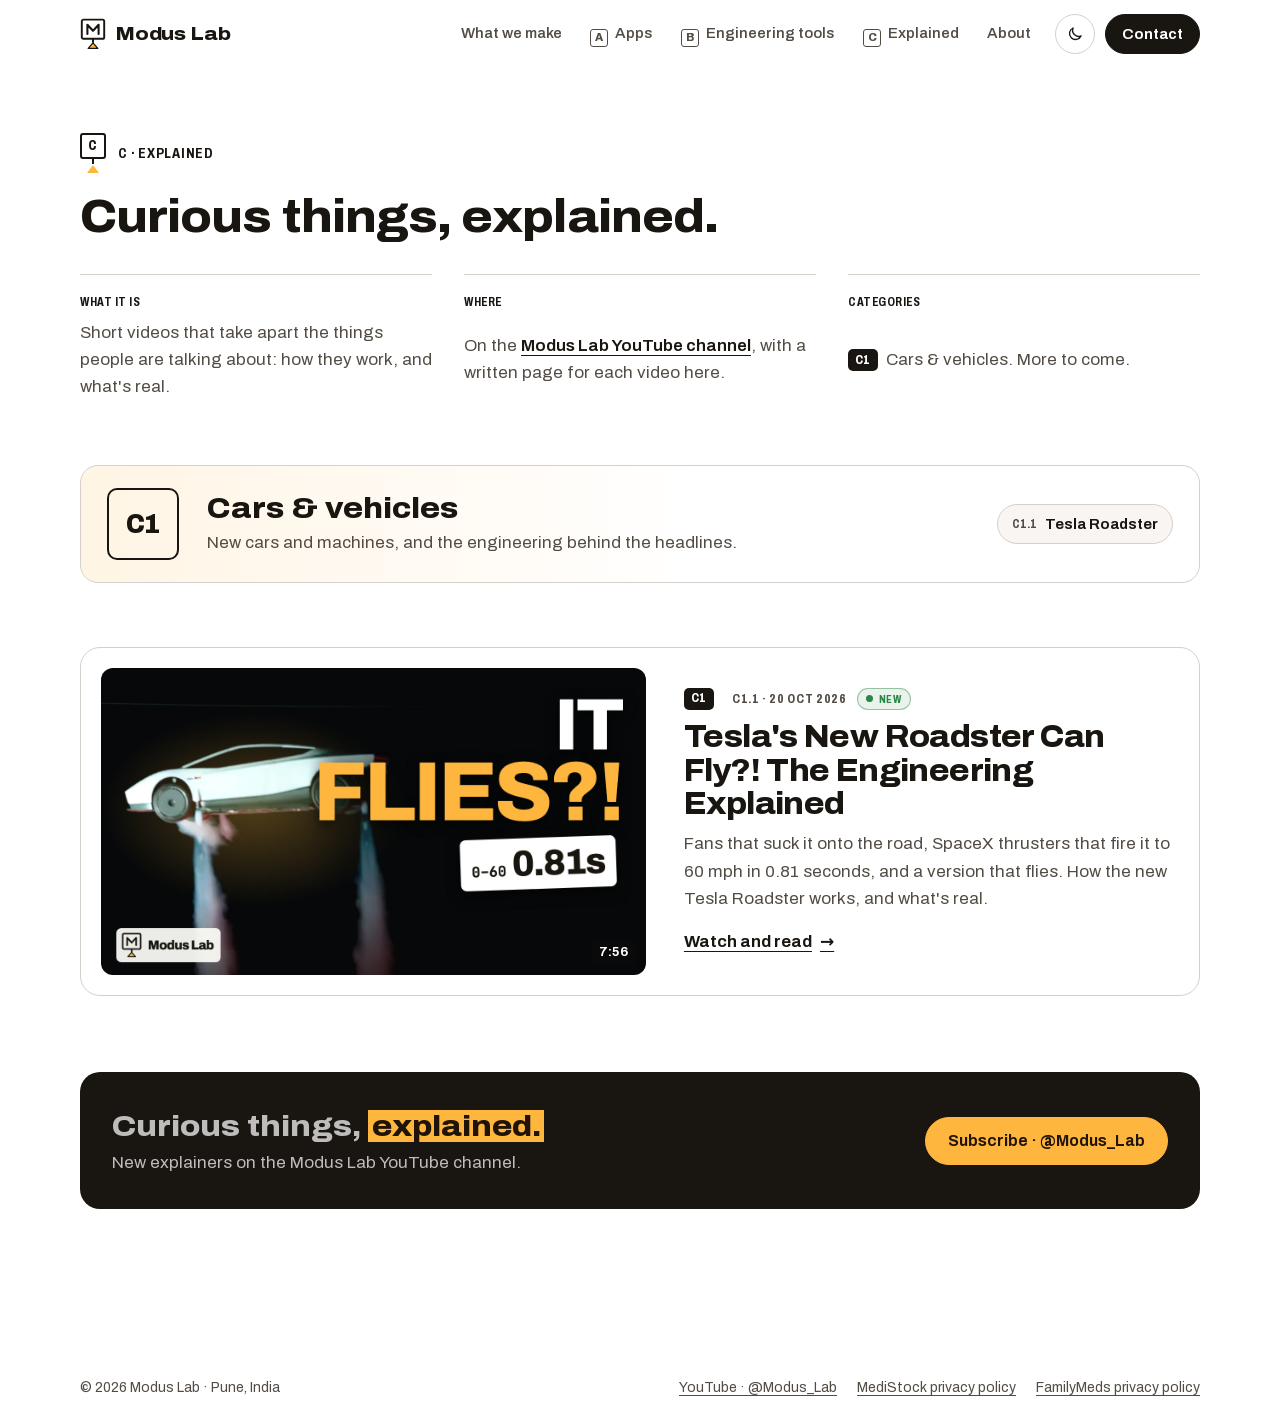
==== explained/index.html @ 600f3cec "C · Explained: video pages for the Modus Lab YouTube channel - New /explained/ index and /explained/" ====
<!doctype html>
<html lang="en-IN">
<head>
<meta charset="utf-8">
<meta name="viewport" content="width=device-width, initial-scale=1, viewport-fit=cover">
<title>Explained · Curious things, explained · Modus Lab</title>
<meta name="description" content="Videos and write-ups from the Modus Lab YouTube channel: the engineering and the facts behind things people are talking about.">
<link rel="canonical" href="https://moduslab.in/explained/">
<meta name="theme-color" content="#ffffff" media="(prefers-color-scheme: light)">
<meta name="theme-color" content="#121212" media="(prefers-color-scheme: dark)">
<meta name="color-scheme" content="light dark">

<meta property="og:type" content="website">
<meta property="og:site_name" content="Modus Lab">
<meta property="og:title" content="Explained · Curious things, explained · Modus Lab">
<meta property="og:description" content="Videos and write-ups from the Modus Lab YouTube channel: the engineering and the facts behind things people are talking about.">
<meta property="og:url" content="https://moduslab.in/explained/">
<meta property="og:image" content="https://moduslab.in/assets/img/explained/tesla-roadster-2028.jpg">
<meta name="twitter:card" content="summary_large_image">

<link rel="icon" href="/favicon.ico" sizes="48x48">
<link rel="icon" href="/assets/favicon.svg" type="image/svg+xml">
<link rel="icon" href="/assets/img/icon-192.png" type="image/png" sizes="192x192">
<link rel="apple-touch-icon" href="/assets/img/apple-touch-icon.png">

<link rel="preload" href="/assets/fonts/archivo-latin.woff2" as="font" type="font/woff2" crossorigin>
<link rel="stylesheet" href="/assets/styles.css?v=21">

<script>
  try {
    var t = localStorage.getItem('ml-theme');
    if (t === 'light' || t === 'dark') document.documentElement.dataset.theme = t;
  } catch (e) {}
</script>
<script>
  // Before the video's release time, show "premieres today" instead of the player.
  // The class is removed automatically at release, so no second deploy is needed.
  (function () {
    var left = Date.parse('2026-10-20T19:15:00+05:30') - Date.now(), r = document.documentElement;
    if (left > 0) { r.classList.add('pre-release'); if (left < 864e5) setTimeout(function () { r.classList.remove('pre-release'); }, left); }
  })();
</script>
<script type="application/ld+json">
{
  "@context": "https://schema.org",
  "@type": "CollectionPage",
  "name": "Explained · Modus Lab",
  "url": "https://moduslab.in/explained/",
  "description": "Curious things, explained: videos and write-ups from the Modus Lab YouTube channel.",
  "publisher": { "@id": "https://moduslab.in/#org" }
}
</script>
</head>

<body>
<a class="skip" href="#main">Skip to content</a>

<header class="masthead">
  <div class="wrap masthead__row">
    <a class="brand" href="/" aria-label="Modus Lab, home">
      <svg class="brand__mark" viewBox="0 0 32 40" aria-hidden="true">
        <rect x="2" y="2" width="28" height="24" rx="2" class="brand__box"/>
        <path d="M9 20V8.5l7 7.5 7-7.5V20" class="brand__m"/>
        <path d="M16 26v5" class="brand__stem"/>
        <path d="M10 38h12l-6-7z" class="brand__datum"/>
      </svg>
      <span class="brand__word">Modus Lab</span>
    </a>
    <nav class="nav" id="site-nav" aria-label="Primary">
      <a href="/#products">What we make</a>
      <a href="/#apps"><span class="navtag">A</span>Apps</a>
      <a href="/#engineering"><span class="navtag">B</span>Engineering tools</a>
      <a href="/explained/" aria-current="page"><span class="navtag">C</span>Explained</a>
      <a href="/#about">About</a>
    </nav>
    <div class="masthead__actions">
      <button class="theme-toggle" type="button" aria-label="Switch to dark theme" data-theme-toggle>
        <svg viewBox="0 0 24 24" aria-hidden="true" class="ico ico--moon"><path d="M20 14.5A8 8 0 0 1 9.5 4a8 8 0 1 0 10.5 10.5Z"/></svg>
        <svg viewBox="0 0 24 24" aria-hidden="true" class="ico ico--sun"><circle cx="12" cy="12" r="4"/><path d="M12 2v2M12 20v2M4.9 4.9l1.4 1.4M17.7 17.7l1.4 1.4M2 12h2M20 12h2M4.9 19.1l1.4-1.4M17.7 6.3l1.4-1.4"/></svg>
      </button>
      <a class="btn btn--small" href="/#contact">Contact</a>
      <button class="menu-toggle" type="button" aria-expanded="false" aria-controls="site-nav" data-menu>
        <span class="menu-toggle__bars" aria-hidden="true"><i></i><i></i></span><span class="menu-toggle__label">Menu</span>
      </button>
    </div>
  </div>
</header>

<main id="main" class="xindex">
  <div class="wrap">
    <div class="vhead vhead--c">
      <div class="vhead__copy">
        <p class="vhead__tag"><span class="datum datum--sm" aria-hidden="true"><span class="datum__box">C</span><span class="datum__tri"></span></span>C · Explained</p>
        <h1 class="vhead__title">Curious things, explained.</h1>
        <dl class="defs">
          <div><dt>What it is</dt><dd>Short videos that take apart the things people are talking about: how they work, and what's real.</dd></div>
          <div><dt>Where</dt><dd>On the <a class="textlink" href="https://www.youtube.com/@Modus_Lab">Modus Lab YouTube channel</a>, with a written page for each video here.</dd></div>
          <div><dt>Categories</dt><dd><span class="catcode">C1</span>Cars &amp; vehicles. More to come.</dd></div>
        </dl>
      </div>
    </div>

    <header class="cat" style="--c: var(--amber)">
      <span class="cat__code">C1</span>
      <div class="cat__text">
        <h2 class="cat__name">Cars &amp; vehicles</h2>
        <p class="cat__desc">New cars and machines, and the engineering behind the headlines.</p>
      </div>
      <ul class="cat__items" aria-label="Videos in Cars and vehicles">
        <li><a href="/explained/tesla-roadster-2028/"><span>C1.1</span>Tesla Roadster</a></li>
      </ul>
    </header>

    <ul class="xlist">
        <li>
          <a class="xcard" href="/explained/tesla-roadster-2028/">
            <span class="xcard__thumb">
              <img src="/assets/img/explained/tesla-roadster-2028.jpg" width="1280" height="720" loading="lazy" decoding="async" alt="">
              <span class="xcard__dur">7:56</span>
            </span>
            <span>
              <span class="xcard__no"><span class="catcode">C1</span>C1.1 · 20 Oct 2026<em class="badge badge--live live-only">New</em><em class="badge badge--beta pre-only">Today · 7:15 PM IST</em></span>
              <span class="xcard__title" role="heading" aria-level="3">Tesla&#x27;s New Roadster Can Fly?! The Engineering Explained</span>
              <span class="xcard__desc">Fans that suck it onto the road, SpaceX thrusters that fire it to 60 mph in 0.81 seconds, and a version that flies. How the new Tesla Roadster works, and what&#x27;s real.</span>
              <span class="xcard__go"><span class="live-only">Watch and read</span><span class="pre-only">Read now · video at 7:15 PM</span> <span aria-hidden="true">→</span></span>
            </span>
          </a>
        </li>
    </ul>

    <aside class="channel-cta" aria-label="Modus Lab on YouTube">
      <div>
        <p class="channel-cta__title">Curious things, <mark>explained.</mark></p>
        <p>New explainers on the Modus Lab YouTube channel.</p>
      </div>
      <a class="btn" href="https://www.youtube.com/@Modus_Lab?sub_confirmation=1">Subscribe · @Modus_Lab</a>
    </aside>
  </div>
</main>

<footer class="footer">
  <div class="wrap footer__row">
    <p>© <span data-year>2026</span> Modus Lab · Pune, India</p>
    <ul class="footer__links">
      <li><a href="https://www.youtube.com/@Modus_Lab">YouTube · @Modus_Lab</a></li>
      <li><a href="/medistock/privacy-policy.html">MediStock privacy policy</a></li>
      <li><a href="/familymeds/privacy-policy.html">FamilyMeds privacy policy</a></li>
    </ul>
  </div>
</footer>

<script src="/assets/main.js?v=18" defer></script>
</body>
</html>
---- assets/styles.css ----
/* Modus Lab · moduslab.in
   One family (Archivo) used across its width axis: expanded for display,
   normal for reading, condensed for drawing annotations. */

/* Archivo variable (SIL Open Font License), self-hosted: weight 300–900, width 62–125 */
@font-face {
  font-family: "Archivo"; font-style: normal; font-display: swap;
  font-weight: 300 900; font-stretch: 62% 125%;
  src: url("fonts/archivo-latin.woff2") format("woff2");
  unicode-range: U+0000-00FF, U+0131, U+0152-0153, U+02BB-02BC, U+02C6, U+02DA, U+02DC, U+0304, U+0308, U+0329, U+2000-206F, U+20AC, U+2122, U+2191, U+2193, U+2212, U+2215, U+FEFF, U+FFFD;
}
@font-face {
  font-family: "Archivo"; font-style: normal; font-display: swap;
  font-weight: 300 900; font-stretch: 62% 125%;
  src: url("fonts/archivo-latin-ext.woff2") format("woff2");
  unicode-range: U+0100-02BA, U+02BD-02C5, U+02C7-02CC, U+02CE-02D7, U+02DD-02FF, U+1D00-1DBF, U+1E00-1E9F, U+1EF2-1EFF, U+2020, U+20A0-20AB, U+20AD-20C4, U+2113, U+2C60-2C7F, U+A720-A7FF;
}

/* ---------- Tokens ---------- */
:root {
  --bg: oklch(1 0 0);
  --surface: oklch(0.972 0.005 72);
  --ink: oklch(0.2 0.012 72);
  --ink-2: oklch(0.42 0.014 72);
  --line: oklch(0.86 0.01 72);
  --line-strong: oklch(0.55 0.012 72);

  /* Studio colour: honey amber, used like a highlighter on a drawing */
  --amber: oklch(0.83 0.155 74);
  --amber-deep: oklch(0.52 0.12 62);
  --on-amber: oklch(0.2 0.03 60);

  /* Product worlds */
  --ms: oklch(0.5 0.095 182);
  --ms-soft: oklch(0.965 0.02 182);
  --ms-ink: oklch(0.32 0.06 185);
  --fm: oklch(0.48 0.18 263);
  --fm-soft: oklch(0.965 0.018 263);
  --fm-ink: oklch(0.32 0.12 263);
  --ss: oklch(0.54 0.17 42);
  --ss-soft: oklch(0.968 0.016 50);
  --ss-ink: oklch(0.36 0.11 40);

  --bezel: oklch(0.2 0.01 260);
  --shadow: 0 1px 2px oklch(0.2 0.02 72 / 0.08), 0 24px 48px -16px oklch(0.2 0.02 72 / 0.28);

  --font: "Archivo", ui-sans-serif, system-ui, -apple-system, "Segoe UI", Roboto, sans-serif;
  --ease-out: cubic-bezier(0.16, 1, 0.3, 1);      /* expo-ish */
  --ease-quart: cubic-bezier(0.25, 1, 0.5, 1);

  --gutter: clamp(16px, 4vw, 40px);
  --maxw: 1200px;
  --space-section: clamp(72px, 11vw, 144px);

  --z-sticky: 10;
  --z-skip: 20;

  color-scheme: light;
}

@media (prefers-color-scheme: dark) {
  :root:not([data-theme="light"]) {
    --bg: oklch(0.15 0 0);
    --surface: oklch(0.195 0.006 72);
    --ink: oklch(0.95 0.006 72);
    --ink-2: oklch(0.77 0.012 72);
    --line: oklch(0.32 0.008 72);
    --line-strong: oklch(0.6 0.01 72);
    --amber: oklch(0.82 0.15 74);
    --amber-deep: oklch(0.84 0.14 76);
    --on-amber: oklch(0.2 0.03 60);
    --ms: oklch(0.76 0.11 182);
    --ms-soft: oklch(0.21 0.03 185);
    --ms-ink: oklch(0.86 0.07 182);
    --fm: oklch(0.74 0.13 263);
    --fm-soft: oklch(0.2 0.04 263);
    --fm-ink: oklch(0.86 0.07 263);
    --ss: oklch(0.74 0.14 46);
    --ss-soft: oklch(0.21 0.03 45);
    --ss-ink: oklch(0.86 0.07 50);
    --bezel: oklch(0.32 0.01 260);
    --shadow: 0 1px 2px oklch(0 0 0 / 0.4), 0 24px 48px -16px oklch(0 0 0 / 0.7);
    color-scheme: dark;
  }
}
:root[data-theme="dark"] {
  --bg: oklch(0.15 0 0);
  --surface: oklch(0.195 0.006 72);
  --ink: oklch(0.95 0.006 72);
  --ink-2: oklch(0.77 0.012 72);
  --line: oklch(0.32 0.008 72);
  --line-strong: oklch(0.6 0.01 72);
  --amber: oklch(0.82 0.15 74);
  --amber-deep: oklch(0.84 0.14 76);
  --on-amber: oklch(0.2 0.03 60);
  --ms: oklch(0.76 0.11 182);
  --ms-soft: oklch(0.21 0.03 185);
  --ms-ink: oklch(0.86 0.07 182);
  --fm: oklch(0.74 0.13 263);
  --fm-soft: oklch(0.2 0.04 263);
  --fm-ink: oklch(0.86 0.07 263);
  --ss: oklch(0.74 0.14 46);
  --ss-soft: oklch(0.21 0.03 45);
  --ss-ink: oklch(0.86 0.07 50);
  --bezel: oklch(0.32 0.01 260);
  --shadow: 0 1px 2px oklch(0 0 0 / 0.4), 0 24px 48px -16px oklch(0 0 0 / 0.7);
  color-scheme: dark;
}

/* ---------- Base ---------- */
*, *::before, *::after { box-sizing: border-box; }
html { -webkit-text-size-adjust: 100%; scroll-behavior: smooth; scroll-padding-top: 80px; }
body {
  margin: 0;
  background: var(--bg);
  color: var(--ink);
  font-family: var(--font);
  font-size: 1.0625rem;
  line-height: 1.6;
  font-variation-settings: "wdth" 100;
  -webkit-font-smoothing: antialiased;
  text-rendering: optimizeLegibility;
  overflow-x: hidden;
}
img, svg { display: block; max-width: 100%; }
h1, h2, h3, h4 { margin: 0; text-wrap: balance; }
p { margin: 0; text-wrap: pretty; }
a { color: inherit; }
:focus-visible { outline: 2px solid var(--amber-deep); outline-offset: 3px; border-radius: 4px; }

.wrap { width: 100%; max-width: var(--maxw); margin-inline: auto; padding-inline: var(--gutter); }

.skip {
  position: absolute; left: 12px; top: -48px; z-index: var(--z-skip);
  background: var(--ink); color: var(--bg); padding: 10px 14px; border-radius: 6px;
  text-decoration: none; font-weight: 600; transition: top .2s var(--ease-out);
}
.skip:focus { top: 12px; }

/* Annotation lettering: condensed caps, like ISO drawing text */
.hero__place, .status, .specs dt, .note, .dimlabel, .drawing__caption, .tb__k, .tb--meta,
.flow__n, .bar__k, .bar__v, .media-note, .stack__labels {
  font-variation-settings: "wdth" 68;
  letter-spacing: 0.04em;
}

/* ---------- Buttons & links ---------- */
.btn {
  --b: var(--ink);
  display: inline-flex; align-items: center; justify-content: center; gap: .5em;
  min-height: 48px; padding: 0 22px;
  border-radius: 999px; border: 1.5px solid var(--b);
  background: var(--b); color: var(--bg);
  font: inherit; font-weight: 650; font-size: 1rem; line-height: 1.2;
  text-decoration: none; cursor: pointer;
  transition: transform .25s var(--ease-out), background-color .2s, color .2s, box-shadow .25s var(--ease-out);
}
.btn:hover { transform: translateY(-1px); box-shadow: 0 6px 18px -8px color-mix(in oklab, var(--b) 70%, transparent); }
.btn:active { transform: translateY(0); box-shadow: none; }
.btn--ghost { background: transparent; color: var(--ink); border-color: var(--line-strong); }
.btn--ghost:hover { border-color: var(--ink); box-shadow: none; }
.btn--small { min-height: 40px; padding: 0 16px; font-size: .9375rem; }
.btn--product { --b: var(--p); color: var(--p-on, #fff); }

.textlink {
  font-weight: 600; text-decoration: underline; text-decoration-thickness: 1px;
  text-underline-offset: 4px; color: var(--p-ink, var(--ink));
}
.textlink:hover { text-decoration-thickness: 2px; }

/* ---------- Masthead ---------- */
.masthead {
  position: sticky; top: env(safe-area-inset-top, 0px); z-index: var(--z-sticky);
  background: color-mix(in oklab, var(--bg) 88%, transparent);
  backdrop-filter: saturate(1.4) blur(12px);
  -webkit-backdrop-filter: saturate(1.4) blur(12px);
  border-bottom: 1px solid transparent;
  transition: border-color .3s;
}
.masthead.is-scrolled { border-bottom-color: var(--line); }
.masthead__row { display: flex; align-items: center; gap: 24px; min-height: 68px; }
.brand { display: inline-flex; align-items: center; gap: 10px; text-decoration: none; margin-right: auto; }
.brand__mark { width: 26px; height: 32px; flex: none; }
.brand__box { fill: none; stroke: var(--ink); stroke-width: 2.4; }
.brand__m { fill: none; stroke: var(--ink); stroke-width: 2.6; stroke-linecap: round; stroke-linejoin: round; }
.brand__stem { stroke: var(--ink); stroke-width: 2.4; }
.brand__datum { fill: var(--amber); stroke: var(--ink); stroke-width: 1.6; stroke-linejoin: round; }
.brand__word { font-weight: 800; font-size: 1.125rem; font-variation-settings: "wdth" 118; letter-spacing: -0.01em; }

.nav { display: flex; gap: 28px; }
.nav a {
  text-decoration: none; font-weight: 550; font-size: .9375rem; color: var(--ink-2);
  padding: 8px 0; position: relative; transition: color .2s;
}
.nav a::after {
  content: ""; position: absolute; left: 0; right: 0; bottom: 2px; height: 2px;
  background: var(--amber); transform: scaleX(0); transform-origin: left;
  transition: transform .35s var(--ease-out);
}
.nav a:hover { color: var(--ink); }
.nav a:hover::after { transform: scaleX(1); }
.masthead__actions { display: flex; align-items: center; gap: 10px; }

.theme-toggle {
  width: 40px; height: 40px; display: grid; place-items: center;
  border-radius: 999px; border: 1px solid var(--line); background: transparent; color: var(--ink);
  cursor: pointer; transition: border-color .2s, background-color .2s;
}
.theme-toggle:hover { border-color: var(--line-strong); background: var(--surface); }
.ico { width: 18px; height: 18px; fill: none; stroke: currentColor; stroke-width: 1.8; stroke-linecap: round; stroke-linejoin: round; }
.ico--sun { display: none; }
:root[data-theme="dark"] .ico--sun { display: block; }
:root[data-theme="dark"] .ico--moon { display: none; }
@media (prefers-color-scheme: dark) {
  :root:not([data-theme="light"]) .ico--sun { display: block; }
  :root:not([data-theme="light"]) .ico--moon { display: none; }
}

@media (max-width: 760px) {
  .nav { display: none; }
}

/* ---------- Hero ---------- */
.hero { position: relative; overflow: hidden; padding-block: clamp(32px, 5vw, 72px) clamp(56px, 7vw, 104px); }
.hero > .wrap { position: relative; z-index: 1; }
.hero__grid-bg {
  position: absolute; inset: 0; pointer-events: none;
  background-image:
    linear-gradient(to right, color-mix(in oklab, var(--line) 70%, transparent) 1px, transparent 1px),
    linear-gradient(to bottom, color-mix(in oklab, var(--line) 70%, transparent) 1px, transparent 1px);
  background-size: 32px 32px;
  -webkit-mask-image: radial-gradient(120% 70% at 70% 0%, #000 0%, transparent 70%);
          mask-image: radial-gradient(120% 70% at 70% 0%, #000 0%, transparent 70%);
  opacity: .7;
}
.hero__place { font-weight: 600; font-size: .875rem; text-transform: uppercase; color: var(--ink-2); margin-bottom: 20px; }
.hero__title {
  font-weight: 820;
  font-size: clamp(2.4rem, 1.4rem + 4.2vw, 5.5rem);
  line-height: 1;
  letter-spacing: -0.03em;
  font-variation-settings: "wdth" 112;
}
.hero__title .line { display: block; overflow: hidden; padding-bottom: .1em; margin-bottom: -.06em; }
.hero__title .line > span { display: inline-block; }
.hl {
  color: inherit;
  background: linear-gradient(var(--amber), var(--amber)) no-repeat 0 88% / 100% 0.42em;
  -webkit-box-decoration-break: clone; box-decoration-break: clone;
  padding-inline: 0.04em;
}
/* On dark grounds light letters lose contrast over amber, so the highlight drops below the baseline. */
:root[data-theme="dark"] .hl { --hl-h: 0.16em; background-position: 0 100%; background-size: 100% 0.16em; }
@media (prefers-color-scheme: dark) { :root:not([data-theme="light"]) .hl { --hl-h: 0.16em; background-position: 0 100%; background-size: 100% 0.16em; } }
.hero__lede {
  margin-top: clamp(24px, 3vw, 36px); max-width: 44em;
  font-size: clamp(1.0625rem, 1rem + .35vw, 1.25rem); color: var(--ink-2);
}

/* CAD crosshair that follows a fine pointer across the hero */
.crosshair { position: absolute; inset: 0; pointer-events: none; z-index: 0; opacity: 0; transition: opacity .4s; }
.hero.is-tracking .crosshair { opacity: 1; }
.crosshair__h, .crosshair__v { position: absolute; background: color-mix(in oklab, var(--ink) 22%, transparent); }
.crosshair__h { left: 0; right: 0; top: 0; height: 1px; transform: translateY(var(--cy, -10px)); }
.crosshair__v { top: 0; bottom: 0; left: 0; width: 1px; transform: translateX(var(--cx, -10px)); }
.crosshair__read {
  position: absolute; left: 0; top: 0; transform: translate(calc(var(--cx, 0px) + 12px), calc(var(--cy, 0px) + 12px));
  font-size: .6875rem; font-weight: 650; letter-spacing: .04em; font-variation-settings: "wdth" 70;
  font-variant-numeric: tabular-nums; color: var(--ink-2); background: var(--bg); padding: 2px 6px; border: 1px solid var(--line); border-radius: 4px;
  white-space: nowrap;
}
@media (hover: none), (pointer: coarse) { .crosshair { display: none; } }

/* Datum feature symbol: the studio's way of naming its two lines of work */
.datum { display: inline-flex; flex-direction: column; align-items: center; flex: none; color: var(--ink); }
.datum__box {
  position: relative; width: 34px; height: 34px; display: grid; place-items: center;
  border: 2px solid currentColor; border-radius: 3px; font-weight: 800; font-size: 1.0625rem; line-height: 1;
}
.datum__box::after { content: ""; position: absolute; left: 50%; bottom: -7px; width: 2px; height: 6px; margin-left: -1px; background: currentColor; }
.datum__tri { width: 0; height: 0; margin-top: 6px; border-inline: 8px solid transparent; border-bottom: 10px solid var(--amber); }
.datum--sm .datum__box { width: 26px; height: 26px; font-size: .875rem; }
.datum--sm .datum__tri { border-inline-width: 6px; border-bottom-width: 8px; }
.navtag {
  display: inline-grid; place-items: center; width: 18px; height: 18px; margin-right: 7px; vertical-align: -3px;
  border: 1.5px solid currentColor; border-radius: 3px; font-size: .6875rem; font-weight: 800; line-height: 1;
}

/* The split: two panels, one per line of work */
.split { margin-top: clamp(40px, 5vw, 64px); display: grid; grid-template-columns: repeat(2, minmax(0, 1fr)); gap: clamp(14px, 1.6vw, 22px); }
.vpanel {
  position: relative; display: grid; grid-template-rows: auto auto 1fr auto; gap: 20px;
  min-height: 600px; padding: clamp(22px, 3vw, 36px); border-radius: 24px; overflow: hidden;
  text-decoration: none; color: var(--ink); background: var(--surface); border: 1px solid var(--line);
  transition: transform .6s var(--ease-out), box-shadow .6s var(--ease-out), border-color .3s;
}
.vpanel:hover { transform: translateY(-6px); box-shadow: 0 30px 60px -30px oklch(0.2 0.02 72 / .45); }
.vpanel:focus-visible { outline-offset: 4px; border-radius: 24px; }
.vpanel__head { display: flex; gap: 16px; align-items: flex-start; }
.vpanel__kind { font-size: .8125rem; font-weight: 700; text-transform: uppercase; letter-spacing: .05em; font-variation-settings: "wdth" 70; color: var(--ink-2); }
.vpanel__title { margin-top: 6px; font-weight: 780; font-variation-settings: "wdth" 108; font-size: clamp(1.375rem, 1.1rem + 1vw, 2rem); line-height: 1.1; letter-spacing: -0.015em; }
.vpanel__products { list-style: none; margin: 0; padding: 0; display: flex; flex-wrap: wrap; gap: 10px; }
.vpanel__products li {
  display: flex; flex-direction: column; padding: 10px 14px; border-radius: 12px;
  border: 1px solid var(--line); background: color-mix(in oklab, var(--bg) 70%, transparent);
}
.vpanel__products b { font-weight: 700; font-size: .9688rem; }
.vpanel__products span { font-size: .8125rem; color: var(--ink-2); }
.vpanel__go { font-weight: 650; font-size: .9688rem; display: inline-flex; gap: 8px; align-items: center; }
.vpanel__go span { display: inline-block; transition: transform .5s var(--ease-out); }
.vpanel:hover .vpanel__go span { transform: translateY(4px); }
.vpanel__art { position: relative; min-height: 360px; }
.vpanel__art--b { display: grid; align-items: center; min-height: 300px; }

/* Panel A art: two phones and a hand-off toast */
.mini-phone, .mini-ring {
  position: absolute; width: min(40%, 168px); border-radius: 22px;
  box-shadow: 0 0 0 5px var(--bezel), 0 30px 50px -24px oklch(0.2 0.03 260 / .55);
  transition: transform .8s var(--ease-out);
}
.mini-phone--ms { left: 12%; top: 34px; rotate: -5deg; height: auto; }
.mini-ring { right: 12%; top: 64px; rotate: 4deg; aspect-ratio: 9 / 17; background: oklch(0.29 0.12 263); overflow: hidden; }
.vpanel:hover .mini-phone--ms { transform: translate(-8px, -6px) rotate(-2deg); }
.vpanel:hover .mini-ring { transform: translate(8px, -10px) rotate(2deg); }
.mini-ring__screen { height: 100%; display: flex; flex-direction: column; align-items: center; padding: 18px 12px 14px; color: oklch(0.97 0.01 263); text-align: center; }
.mini-ring__state { font-size: .5625rem; font-weight: 700; text-transform: uppercase; letter-spacing: .08em; opacity: .8; }
.mini-ring__time { font-size: 2.1rem; font-weight: 300; line-height: 1.1; font-variation-settings: "wdth" 90; }
.mini-ring__face {
  position: relative; width: 48px; height: 48px; margin-top: 12px; border-radius: 50%; display: grid; place-items: center;
  background: oklch(0.97 0.01 263); color: oklch(0.29 0.12 263); font-weight: 800; font-size: 1.25rem;
}
.mini-ring__face i { position: absolute; inset: 0; border-radius: 50%; border: 1.5px solid oklch(0.8 0.08 263 / .7); }
.mini-ring__who { margin-top: 10px; font-size: .75rem; font-weight: 650; }
.mini-ring__take { margin-top: auto; width: 100%; padding: 8px 0; border-radius: 999px; background: oklch(0.97 0.01 263); color: oklch(0.29 0.12 263); font-weight: 700; font-size: .75rem; }
.toast {
  position: absolute; left: 50%; top: 0; translate: -50% 0; z-index: 2; white-space: nowrap;
  display: flex; flex-direction: column; gap: 1px; padding: 10px 14px; border-radius: 14px;
  background: var(--bg); border: 1px solid var(--line); box-shadow: 0 16px 30px -18px oklch(0.2 0.02 72 / .5);
}
.toast__app { font-size: .6875rem; font-weight: 700; text-transform: uppercase; letter-spacing: .05em; font-variation-settings: "wdth" 70; color: var(--ms-ink); }
.toast__msg { font-size: .875rem; font-weight: 600; }

/* Panel B art: an assembly drawn on the graphite board */
.asm { width: 100%; height: auto; overflow: visible; }
.asm .p { fill: color-mix(in oklab, var(--ink) 9%, var(--bg)); stroke: var(--ink); stroke-width: 1.4; transform-box: fill-box; }
.asm .axis { fill: none; stroke: var(--ink-2); stroke-width: 1; stroke-dasharray: 18 5 3 5; opacity: .7; }
.asm .d { fill: none; stroke: var(--ink-2); stroke-width: 1.1; }
.asm .d--gap { stroke: var(--amber); stroke-width: 2; }
.asm .e { fill: none; stroke: var(--line-strong); stroke-width: .8; opacity: .7; }
.asm__labels text { fill: var(--ink-2); font-family: var(--font); font-size: 11.5px; font-weight: 600; text-anchor: middle; font-variation-settings: "wdth" 70; letter-spacing: .02em; }
.asm__gap path { stroke: var(--amber); stroke-width: 1.2; stroke-dasharray: 3 3; }
.asm__gap rect { fill: var(--amber); }
.asm__gap text { fill: var(--on-amber); font-family: var(--font); font-size: 14px; font-weight: 800; text-anchor: middle; font-variant-numeric: tabular-nums; font-variation-settings: "wdth" 80; }
.asm__gap.is-out rect { fill: oklch(0.68 0.17 35); }

/* Graphite world: engineering, in both themes */
.vpanel--b, .vertical--b {
  --bg: oklch(0.205 0.012 250);
  --surface: oklch(0.245 0.014 250);
  --ink: oklch(0.95 0.006 250);
  --ink-2: oklch(0.78 0.012 250);
  --line: oklch(0.36 0.014 250);
  --line-strong: oklch(0.58 0.014 250);
  --ss: oklch(0.74 0.14 46);
  --ss-ink: oklch(0.84 0.1 50);
  --bezel: oklch(0.34 0.01 250);
  color-scheme: dark;
  background-color: var(--bg); color: var(--ink);
}
.vpanel--b { border-color: oklch(0.32 0.014 250); }
.vpanel--b::before, .board {
  content: ""; position: absolute; inset: 0; pointer-events: none;
  background-image:
    linear-gradient(to right, oklch(0.95 0.01 250 / .05) 1px, transparent 1px),
    linear-gradient(to bottom, oklch(0.95 0.01 250 / .05) 1px, transparent 1px),
    linear-gradient(to right, oklch(0.95 0.01 250 / .08) 1px, transparent 1px),
    linear-gradient(to bottom, oklch(0.95 0.01 250 / .08) 1px, transparent 1px);
  background-size: 24px 24px, 24px 24px, 120px 120px, 120px 120px;
}
.vpanel--b > * { position: relative; }
.vpanel--b .datum__tri { border-bottom-color: var(--amber); }
.vpanel--b .vpanel__products li { background: oklch(0.24 0.014 250 / .8); }
.vpanel--b:hover { box-shadow: 0 30px 60px -28px oklch(0.1 0.02 250 / .8); }

@media (max-width: 900px) {
  .split { grid-template-columns: 1fr; }
  .vpanel { min-height: 0; }
}
@media (max-width: 480px) {
  .vpanel__art--a { min-height: 300px; }
  .vpanel__art--b { min-height: 180px; }
  .mini-phone--ms { left: 4%; }
  .mini-ring { right: 4%; }
}

/* The drawing: a fixed-aspect canvas so SVG lines and HTML labels share one coordinate space (640 × 600) */
.drawing { margin: 0; container-type: inline-size; }
.drawing__canvas { position: relative; aspect-ratio: 640 / 600; }
.drawing__phone {
  position: absolute; left: 31.25%; top: 14.33%; width: 37.5%; height: auto;
  border-radius: 7% / 4%;
  box-shadow: 0 0 0 clamp(4px, 1.1cqi, 7px) var(--bezel), var(--shadow);
  background: var(--surface);
}
.drawing__lines { position: absolute; inset: 0; width: 100%; height: 100%; overflow: visible; pointer-events: none; }
.lead, .dim { fill: none; stroke: var(--ink); stroke-width: 1.25; vector-effect: non-scaling-stroke; }
.ext { fill: none; stroke: var(--line-strong); stroke-width: 1; vector-effect: non-scaling-stroke; }
.arrow { fill: var(--ink); }
.dot { fill: var(--amber); stroke: var(--ink); stroke-width: 1.5; vector-effect: non-scaling-stroke; }

.balloon {
  position: absolute; left: var(--x); top: var(--y);
  width: clamp(24px, 4.4cqi, 30px); aspect-ratio: 1; translate: -50% -50%;
  display: grid; place-items: center;
  border-radius: 50%; border: 1.5px solid var(--ink); background: var(--bg);
  font-weight: 700; font-size: clamp(.75rem, 2.2cqi, .875rem); line-height: 1;
}
.note {
  position: absolute; top: var(--y); translate: 0 -50%;
  width: 21.5%; font-size: clamp(.75rem, 2cqi, .875rem); line-height: 1.3; font-weight: 600;
  text-transform: uppercase; color: var(--ink);
}
.note b { display: none; }
.note--r { left: 78.5%; }
.note--l { right: 78.5%; text-align: right; }
.dimlabel {
  position: absolute; left: 50%; top: 95.5%; translate: -50% -50%; white-space: nowrap;
  font-size: clamp(.6875rem, 1.9cqi, .8125rem); font-weight: 600; text-transform: uppercase;
  background: var(--bg); padding: 0 8px; color: var(--ink);
}
.legend { display: none; }
.drawing__caption {
  margin-top: 18px; font-size: .8125rem; text-transform: uppercase; color: var(--ink-2);
  display: flex; gap: 10px; align-items: baseline; justify-content: center;
}
.drawing__caption span { font-weight: 700; color: var(--ink); white-space: nowrap; }

@container (max-width: 500px) {
  .note { display: none; }
  .legend {
    display: grid; gap: 10px; counter-reset: lg; list-style: none; padding: 0; margin: 20px 0 0;
  }
  .legend li {
    counter-increment: lg; display: grid; grid-template-columns: 28px 1fr; gap: 12px; align-items: start;
    font-size: .9375rem; line-height: 1.4;
  }
  .legend li::before {
    content: counter(lg); width: 26px; height: 26px; display: grid; place-items: center;
    border: 1.5px solid var(--ink); border-radius: 50%; font-weight: 700; font-size: .8125rem;
  }
}

/* ---------- Section headings ---------- */
.section-title {
  font-weight: 800; font-variation-settings: "wdth" 112;
  font-size: clamp(2rem, 1.4rem + 2.4vw, 3.25rem); line-height: 1.05; letter-spacing: -0.02em;
}
.section-lede { margin-top: 18px; max-width: 40em; color: var(--ink-2); font-size: 1.125rem; }

/* ---------- Products ---------- */
.products { padding-top: clamp(40px, 6vw, 88px); }
.products > .wrap:first-child { margin-bottom: clamp(40px, 6vw, 72px); }

.product { padding-block: clamp(56px, 8vw, 104px); background: var(--p-soft); color: var(--ink); }
.product--medistock { --p: var(--ms); --p-soft: var(--ms-soft); --p-ink: var(--ms-ink); }
.product--familymeds { --p: var(--fm); --p-soft: var(--fm-soft); --p-ink: var(--fm-ink); }
.product--stacksense { --p: var(--ss); --p-soft: var(--ss-soft); --p-ink: var(--ss-ink); }
:root[data-theme="dark"] .product { --p-on: oklch(0.16 0.02 72); }
@media (prefers-color-scheme: dark) { :root:not([data-theme="light"]) .product { --p-on: oklch(0.16 0.02 72); } }

.product__grid {
  display: grid; gap: clamp(40px, 6vw, 88px); align-items: center;
  grid-template-columns: minmax(0, 1.1fr) minmax(0, .9fr);
}
.product__grid--flip { grid-template-columns: minmax(0, .9fr) minmax(0, 1.1fr); }
.product__grid--flip .product__copy { order: 2; }
.product__head { display: flex; align-items: center; gap: 16px; }
.product__icon { width: 56px; height: 56px; border-radius: 14px; flex: none; }
.product__name {
  font-weight: 800; font-variation-settings: "wdth" 110;
  font-size: clamp(1.75rem, 1.3rem + 1.6vw, 2.5rem); line-height: 1.05; letter-spacing: -0.02em;
  color: var(--p-ink);
}
.status {
  display: inline-flex; align-items: center; gap: 8px; margin-top: 6px;
  font-size: .8125rem; font-weight: 650; text-transform: uppercase; color: var(--ink-2);
}
.status__dot { width: 8px; height: 8px; border-radius: 50%; background: var(--p); box-shadow: 0 0 0 3px color-mix(in oklab, var(--p) 22%, transparent); }
.status--dev .status__dot, .status--early .status__dot { background: transparent; border: 2px solid var(--p); box-shadow: none; }
.product__pitch { margin-top: 24px; font-size: clamp(1.125rem, 1.05rem + .3vw, 1.3125rem); line-height: 1.5; max-width: 32em; }

.specs { margin: 28px 0 0; display: grid; gap: 0; border-top: 1px solid color-mix(in oklab, var(--p) 30%, var(--line)); }
.specs > div {
  display: grid; grid-template-columns: 112px 1fr; gap: 16px; padding: 14px 0;
  border-bottom: 1px solid color-mix(in oklab, var(--p) 30%, var(--line));
}
.specs dt { font-size: .8125rem; font-weight: 700; text-transform: uppercase; color: var(--p-ink); padding-top: 3px; }
.specs dd { margin: 0; color: var(--ink-2); font-size: 1rem; line-height: 1.55; max-width: 38em; }
.product__cta { display: flex; flex-wrap: wrap; align-items: center; gap: 20px 24px; margin-top: 32px; }

.product__media { position: relative; }
.product__media--phones { min-height: 520px; }
.shot {
  position: absolute; width: min(56%, 280px); height: auto; border-radius: 7% / 4%;
  box-shadow: 0 0 0 6px var(--bezel), var(--shadow);
}
.shot--back { right: 4%; top: 0; }
.shot--front { left: 6%; top: 64px; }
.media-note { margin-top: 18px; text-align: center; font-size: .8125rem; text-transform: uppercase; color: var(--ink-2); }

@media (max-width: 900px) {
  .product__grid, .product__grid--flip { grid-template-columns: 1fr; }
  .product__grid--flip .product__copy { order: 0; }
  .product__media--phones { min-height: 0; aspect-ratio: 1 / 1.05; max-width: 480px; width: 100%; margin-inline: auto; }
}
@media (max-width: 480px) {
  .specs > div { grid-template-columns: 1fr; gap: 4px; }
  .specs dt { padding-top: 0; }
}

/* FamilyMeds alarm illustration */
.fm-ico-bg { fill: var(--fm); }
.ss-ico-bg { fill: var(--ss); }
.fm-ico-fg, .ss-ico-fg { fill: var(--p-on, #fff); }
.ringer { display: grid; place-items: center; }
.ringer__phone {
  position: relative; width: min(100%, 300px); aspect-ratio: 9 / 16.5;
  border-radius: 42px; padding: 30px 22px 22px;
  background: oklch(0.29 0.12 263);
  box-shadow: 0 0 0 7px var(--bezel), var(--shadow);
  color: oklch(0.97 0.01 263);
  display: flex; flex-direction: column; align-items: center; text-align: center;
}
.ringer__state {
  font-size: .75rem; font-weight: 650; text-transform: uppercase; letter-spacing: .06em;
  font-variation-settings: "wdth" 72; color: oklch(0.86 0.06 263);
}
.ringer__time { margin-top: 6px; font-size: 3.5rem; font-weight: 300; line-height: 1; font-variation-settings: "wdth" 90; letter-spacing: -0.02em; }
.ringer__avatar { position: relative; width: 104px; aspect-ratio: 1; margin-top: 40px; display: grid; place-items: center; }
.ringer__face {
  position: relative; width: 100%; height: 100%; border-radius: 50%; display: grid; place-items: center;
  background: oklch(0.97 0.01 263); color: oklch(0.29 0.12 263); font-weight: 800; font-size: 2.5rem;
}
.ringer__pulse {
  position: absolute; inset: 0; border-radius: 50%;
  border: 2px solid oklch(0.8 0.08 263 / 0.6);
}
.ringer__who { margin-top: 16px; font-weight: 650; font-size: 1.0625rem; }
.ringer__pill {
  margin-top: auto; width: 100%; padding: 14px 16px; border-radius: 18px;
  background: oklch(0.36 0.12 263); border: 1px solid oklch(0.46 0.12 263);
}
.ringer__med { font-weight: 700; font-size: 1.125rem; }
.ringer__dose { margin-top: 2px; font-size: .9375rem; color: oklch(0.88 0.04 263); }
.ringer__actions { display: grid; grid-template-columns: 1fr 1fr; gap: 10px; width: 100%; margin-top: 14px; }
.ringer__btn { display: grid; place-items: center; min-height: 50px; border-radius: 999px; font-weight: 700; font-size: 1rem; }
.ringer__btn--snooze { border: 1.5px solid oklch(0.65 0.08 263); }
.ringer__btn--take { background: oklch(0.97 0.01 263); color: oklch(0.29 0.12 263); }
.ringer__fine { margin-top: 12px; font-size: .75rem; color: oklch(0.86 0.04 263); }

/* StackSense figure */
.stack { margin: 0; padding: clamp(20px, 3vw, 32px); border-radius: 18px; background: var(--bg); border: 1px solid color-mix(in oklab, var(--ss) 25%, var(--line)); }
.stack__chain { width: 100%; height: auto; }
.stack__parts rect { fill: color-mix(in oklab, var(--ss) 10%, var(--bg)); stroke: var(--ink); stroke-width: 1.4; }
.stack__dims path { fill: none; stroke: var(--line-strong); stroke-width: 1.2; }
.stack__labels text { font-family: var(--font); font-size: 13px; font-weight: 700; fill: var(--ink-2); text-anchor: middle; }
.stack__labels .stack__gap { fill: var(--ss-ink); }
.bars { display: grid; gap: 10px; margin-top: 18px; }
.bar { display: grid; grid-template-columns: 22px 1fr 44px; align-items: center; gap: 12px; }
.bar__k { font-weight: 700; font-size: .875rem; }
.bar__v { font-weight: 600; font-size: .875rem; text-align: right; color: var(--ink-2); font-variant-numeric: tabular-nums; }
.bar__track { height: 12px; border-radius: 3px; background: var(--surface); overflow: hidden; }
.bar__fill {
  display: block; height: 100%; width: calc(var(--v) * 1% / 0.51); border-radius: 3px;
  background: color-mix(in oklab, var(--ss) 45%, var(--surface)); transform-origin: left;
}
.bar.is-top .bar__fill { background: var(--ss); }
.bar.is-top .bar__v, .bar.is-top .bar__k { color: var(--ss-ink); }
.stack .drawing__caption { justify-content: flex-start; }

/* ---------- Clinic → home bridge (studio amber, drenched) ---------- */
.bridge { background: var(--amber); color: var(--on-amber); padding-block: clamp(64px, 9vw, 120px); }
.bridge__title {
  font-weight: 820; font-variation-settings: "wdth" 116;
  font-size: clamp(2rem, 1.3rem + 2.8vw, 3.5rem); line-height: 1.02; letter-spacing: -0.025em; max-width: 16em;
}
.bridge__lede { margin-top: 20px; max-width: 38em; font-size: 1.125rem; }
.flow {
  list-style: none; padding: 0; margin: clamp(40px, 6vw, 64px) 0 0;
  display: grid; grid-template-columns: repeat(3, minmax(0, 1fr)); gap: 32px; position: relative;
}
.flow::after {
  /* a dot that carries the prescription from step to step */
  content: ""; position: absolute; top: 15px; height: 10px; left: 20px; right: calc((100% - 64px) / 3 - 20px);
  background: radial-gradient(circle, var(--on-amber) 4px, transparent 4.5px) no-repeat 0 50% / 10px 10px;
  pointer-events: none; opacity: 0;
}
.flow__step { position: relative; }
.flow__step:not(:last-child)::after {
  /* dimension line from this step's balloon to the next */
  content: ""; position: absolute; left: 40px; right: -32px; top: 20px; height: 1.5px;
  background: var(--on-amber); transform-origin: left;
}
.flow__n {
  position: relative; display: grid; place-items: center; width: 40px; height: 40px;
  border-radius: 50%; border: 1.5px solid var(--on-amber); background: var(--amber);
  font-weight: 750; font-size: 1rem;
}
.flow__step h5 { margin-top: 20px; font-size: 1.25rem; font-weight: 750; line-height: 1.25; }
.flow__step p { margin-top: 8px; max-width: 24em; }
.bridge__note {
  margin-top: 40px; display: inline-block; padding: 8px 14px; border-radius: 14px;
  border: 1.5px solid color-mix(in oklab, var(--on-amber) 60%, transparent);
  font-weight: 600; font-size: .9375rem;
}
@media (max-width: 760px) {
  .flow { grid-template-columns: 1fr; gap: 28px; }
  .flow__step:not(:last-child)::after { left: 19px; right: auto; top: 40px; bottom: -28px; width: 1.5px; height: auto; transform-origin: top; }
  .flow__step { display: grid; grid-template-columns: 40px 1fr; column-gap: 18px; }
  .flow__step h5 { margin-top: 8px; }
  .flow__step p { grid-column: 2; }
}

/* ---------- Categories, badges and the product index ---------- */
.catcode {
  display: inline-grid; place-items: center; min-width: 30px; height: 22px; padding: 0 6px; margin-right: 8px;
  border-radius: 5px; background: var(--ink); color: var(--bg);
  font-size: .75rem; font-weight: 800; letter-spacing: .02em; font-variation-settings: "wdth" 80; vertical-align: 1px;
}
.badge {
  --b: var(--ink-2);
  display: inline-flex; align-items: center; gap: 6px; padding: 3px 9px 3px 8px; border-radius: 999px;
  font-style: normal; font-size: .6875rem; font-weight: 750; text-transform: uppercase; letter-spacing: .05em;
  font-variation-settings: "wdth" 72; line-height: 1.3; white-space: nowrap;
  color: var(--b); border: 1px solid color-mix(in oklab, var(--b) 45%, transparent);
  background: color-mix(in oklab, var(--b) 10%, transparent);
}
.badge::before { content: ""; width: 7px; height: 7px; border-radius: 50%; background: var(--b); flex: none; }
.badge--live { --b: oklch(0.55 0.13 150); }
.badge--beta { --b: var(--amber-deep); }
.badge--dev::before { background: transparent; border: 1.5px dashed var(--b); width: 8px; height: 8px; box-sizing: border-box; }
:root[data-theme="dark"] .badge--live { --b: oklch(0.78 0.13 150); }
@media (prefers-color-scheme: dark) { :root:not([data-theme="light"]) .badge--live { --b: oklch(0.78 0.13 150); } }
.vpanel--b .badge, .vertical--b .badge { --b: var(--ink-2); }
.vpanel--b .badge--beta, .vertical--b .badge--beta { --b: var(--amber); }

.status { display: flex; flex-wrap: wrap; align-items: center; gap: 10px; }
.product__no {
  display: block; margin-bottom: 4px; font-size: .8125rem; font-weight: 750; letter-spacing: .05em;
  font-variation-settings: "wdth" 72; color: var(--ink-2);
}

/* Category inside a hero panel */
.vpanel__cat { display: grid; gap: 10px; }
.catline { display: flex; align-items: center; font-size: .8125rem; font-weight: 750; text-transform: uppercase; letter-spacing: .05em; font-variation-settings: "wdth" 72; }
.vpanel__products .badge { margin-top: 8px; align-self: flex-start; }
.vpanel--b .catcode { background: var(--amber); color: var(--on-amber); }

/* What we make: the parts list */
.index { padding-block: clamp(24px, 4vw, 56px) 0; }
.index__head { display: flex; flex-wrap: wrap; align-items: flex-end; justify-content: space-between; gap: 24px 40px; }
.chips { display: flex; flex-wrap: wrap; gap: 8px; }
.chip {
  display: inline-flex; align-items: center; gap: 6px; min-height: 40px; padding: 0 14px; border-radius: 999px;
  border: 1px solid var(--line); background: var(--bg); color: var(--ink); font: inherit; font-weight: 600; font-size: .9375rem;
  cursor: pointer; transition: background-color .25s, color .25s, border-color .25s;
}
.chip .navtag { margin-right: 2px; }
.chip__n { font-size: .75rem; font-weight: 700; color: var(--ink-2); font-variant-numeric: tabular-nums; }
.chip:hover { border-color: var(--line-strong); }
.chip[aria-pressed="true"] { background: var(--ink); color: var(--bg); border-color: var(--ink); }
.chip[aria-pressed="true"] .chip__n { color: color-mix(in oklab, var(--bg) 70%, var(--ink)); }

.bom { margin-top: clamp(28px, 4vw, 44px); border: 2px solid var(--ink); border-radius: 6px; overflow: hidden; }
.bom__list { list-style: none; margin: 0; padding: 0; }
.bom__row {
  display: grid; grid-template-columns: 70px minmax(0, 2.4fr) minmax(0, 1.3fr) 90px 150px 28px; gap: 16px; align-items: center;
  padding: 16px 20px; text-decoration: none; color: var(--ink); position: relative;
}
.bom__row--head {
  padding-block: 10px; background: var(--surface); border-bottom: 1px solid var(--ink);
  font-size: .6875rem; font-weight: 750; text-transform: uppercase; letter-spacing: .06em; font-variation-settings: "wdth" 70; color: var(--ink-2);
}
.bom__row--head span:last-child { grid-column: 5 / 7; }
.bom__item:not([hidden]) ~ .bom__item:not([hidden]) .bom__row { border-top: 1px solid var(--line); }
.bom__item .bom__row::before {
  /* the row's product colour sweeps in on hover */
  content: ""; position: absolute; inset: 0; background: color-mix(in oklab, var(--c) 9%, transparent);
  transform: scaleX(0); transform-origin: left; transition: transform .55s var(--ease-out); pointer-events: none;
}
.bom__item .bom__row:hover::before, .bom__item .bom__row:focus-visible::before { transform: scaleX(1); }
.bom__row > * { position: relative; }
.bom__no { font-weight: 800; font-size: 1rem; font-variation-settings: "wdth" 80; font-variant-numeric: tabular-nums; }
.bom__prod { display: flex; align-items: center; gap: 14px; min-width: 0; }
.bom__prod > span { display: grid; min-width: 0; }
.bom__prod b { font-weight: 750; font-size: 1.0625rem; }
.bom__prod span span { color: var(--ink-2); font-size: .9063rem; line-height: 1.4; }
.bom__icon { width: 40px; height: 40px; border-radius: 10px; flex: none; transition: transform .5s var(--ease-out); }
.bom__row:hover .bom__icon { transform: rotate(-6deg) scale(1.06); }
.bom__cat { display: flex; align-items: center; font-weight: 600; font-size: .9375rem; }
.bom__plat { font-size: .9375rem; color: var(--ink-2); }
.bom__go { font-weight: 700; color: var(--ink-2); transition: transform .4s var(--ease-out), color .3s; }
.bom__row:hover .bom__go { transform: translateX(4px); color: var(--c); }
.bom__item[hidden] { display: none; }
.bom__key { margin: 0; padding: 12px 20px; border-top: 1px solid var(--line); background: var(--surface); font-size: .8125rem; color: var(--ink-2); display: flex; flex-wrap: wrap; align-items: center; gap: 8px; }
@media (max-width: 860px) {
  .bom__row--head { display: none; }
  .bom__row { grid-template-columns: 52px minmax(0, 1fr) 24px; grid-template-areas: "no prod go" ". meta meta"; row-gap: 10px; padding: 16px; }
  .bom__no { grid-area: no; align-self: start; padding-top: 10px; }
  .bom__prod { grid-area: prod; }
  .bom__go { grid-area: go; }
  .bom__cat { grid-row: 2; grid-column: 2 / 4; flex-wrap: wrap; gap: 8px; }
  .bom__plat { display: none; }
  .bom__status { grid-row: 3; grid-column: 2 / 4; }
}

/* Category header: a drawing zone label */
.cat {
  display: grid; grid-template-columns: auto minmax(0, 1fr) auto; gap: 20px 28px; align-items: center;
  margin-bottom: clamp(40px, 5vw, 64px); padding: 22px 26px; border-radius: 18px;
  border: 1px solid var(--line); background: var(--bg); position: relative; overflow: hidden;
}
.cat::before { content: ""; position: absolute; inset: 0; background: linear-gradient(90deg, color-mix(in oklab, var(--c) 14%, transparent), transparent 55%); pointer-events: none; }
.cat > * { position: relative; }
.cat__code {
  display: grid; place-items: center; width: 72px; height: 72px; border-radius: 10px; border: 2px solid var(--ink);
  font-weight: 850; font-size: 1.75rem; font-variation-settings: "wdth" 90; letter-spacing: -0.02em;
}
.cat__name { font-weight: 800; font-variation-settings: "wdth" 108; font-size: clamp(1.375rem, 1.1rem + 1vw, 1.875rem); line-height: 1.1; }
.cat__desc { margin-top: 4px; color: var(--ink-2); }
.cat__items { list-style: none; margin: 0; padding: 0; display: flex; flex-wrap: wrap; gap: 8px; justify-content: flex-end; }
.cat__items a {
  display: inline-flex; align-items: center; gap: 8px; min-height: 40px; padding: 0 14px; border-radius: 999px;
  border: 1px solid var(--line); background: var(--surface); text-decoration: none; font-weight: 650; font-size: .9375rem;
  transition: border-color .25s, transform .4s var(--ease-out);
}
.cat__items a:hover { border-color: var(--c); transform: translateY(-2px); }
.cat__items a span { font-size: .75rem; font-weight: 750; color: var(--ink-2); font-variation-settings: "wdth" 76; }
.cat--b { background: oklch(0.17 0.012 250); }
.cat--b .cat__code { border-color: var(--amber); color: var(--amber); }
.eng__cat { position: relative; z-index: 1; }
@media (max-width: 760px) {
  .cat { grid-template-columns: auto minmax(0, 1fr); padding: 18px; gap: 16px 18px; }
  .cat__code { width: 56px; height: 56px; font-size: 1.375rem; }
  .cat__items { grid-column: 1 / -1; justify-content: flex-start; }
}

/* Phone menu */
.menu-toggle {
  display: none; align-items: center; gap: 8px; height: 40px; padding: 0 14px 0 12px; border-radius: 999px;
  border: 1px solid var(--line); background: var(--bg); color: var(--ink); font: inherit; font-weight: 650; font-size: .9375rem; cursor: pointer;
}
.menu-toggle__bars { display: grid; gap: 4px; width: 16px; }
.menu-toggle__bars i { display: block; height: 2px; border-radius: 2px; background: currentColor; transition: transform .35s var(--ease-out); }
.menu-toggle[aria-expanded="true"] .menu-toggle__bars i:first-child { transform: translateY(3px) rotate(45deg); }
.menu-toggle[aria-expanded="true"] .menu-toggle__bars i:last-child { transform: translateY(-3px) rotate(-45deg); }
@media (max-width: 760px) {
  .menu-toggle { display: inline-flex; }
  .masthead .btn--small { display: none; }
  .nav.is-open {
    display: grid; position: fixed; left: 12px; right: 12px; top: calc(env(safe-area-inset-top, 0px) + 72px);
    gap: 2px; padding: 10px; border-radius: 18px; background: var(--bg); border: 1px solid var(--line);
    box-shadow: 0 30px 60px -20px oklch(0.2 0.02 72 / .45); animation: menu-in .4s var(--ease-out) both;
  }
  .nav.is-open a { padding: 14px 12px; border-radius: 10px; font-size: 1.0625rem; color: var(--ink); }
  .nav.is-open a::after { display: none; }
  .nav.is-open a:hover { background: var(--surface); }
}
@keyframes menu-in { from { opacity: 0; transform: translateY(-8px) scale(.98); } }

/* ---------- Verticals ---------- */
.vertical { position: relative; }
.vertical--a { padding-top: var(--space-section); }
.vhead { display: grid; grid-template-columns: minmax(0, 1fr) minmax(0, 1fr); gap: clamp(32px, 5vw, 80px); align-items: center; margin-bottom: clamp(48px, 7vw, 96px); }
.vhead--b { grid-template-columns: 1fr; position: relative; z-index: 1; }
.vhead__tag { display: flex; align-items: center; gap: 12px; font-size: .9375rem; font-weight: 700; text-transform: uppercase; letter-spacing: .05em; font-variation-settings: "wdth" 72; }
.vhead__title { margin-top: 20px; font-weight: 800; font-variation-settings: "wdth" 110; font-size: clamp(1.75rem, 1.2rem + 2.1vw, 3rem); line-height: 1.06; letter-spacing: -0.02em; max-width: 19em; }
.defs { margin: 32px 0 0; display: grid; }
.defs > div { display: grid; grid-template-columns: 128px 1fr; gap: 16px; padding: 14px 0; border-top: 1px solid var(--line); }
.defs dt { font-size: .8125rem; font-weight: 700; text-transform: uppercase; letter-spacing: .04em; font-variation-settings: "wdth" 68; padding-top: 3px; }
.defs dd { margin: 0; color: var(--ink-2); }
.vhead--b .defs { grid-template-columns: repeat(3, minmax(0, 1fr)); gap: 0 32px; max-width: none; }
.vhead--b .defs > div { grid-template-columns: 1fr; gap: 6px; }
@media (max-width: 900px) {
  .vhead { grid-template-columns: 1fr; }
  .vhead--b .defs { grid-template-columns: 1fr; }
  .vhead--b .defs > div { grid-template-columns: 128px 1fr; gap: 16px; }
}
@media (max-width: 480px) { .defs > div, .vhead--b .defs > div { grid-template-columns: 1fr; gap: 4px; } }

.vertical--b { padding-block: var(--space-section); overflow: hidden; }
.vertical--b .board { -webkit-mask-image: linear-gradient(#000 60%, transparent); mask-image: linear-gradient(#000 60%, transparent); }
.eng { position: relative; z-index: 1; --p: var(--ss); --p-ink: var(--ss-ink); --p-soft: transparent; }
.eng__grid { display: grid; grid-template-columns: minmax(0, .9fr) minmax(0, 1.1fr); gap: clamp(40px, 6vw, 88px); align-items: start; }
.eng__figs { display: grid; gap: 18px; }
.btn--amber { --b: var(--amber); color: var(--on-amber); }

.sim, .eng .stack {
  margin: 0; padding: clamp(16px, 2.4vw, 24px); border-radius: 18px;
  background: oklch(0.17 0.012 250); border: 1px solid var(--line);
}
.sim__top { display: flex; justify-content: space-between; align-items: center; gap: 12px; margin-bottom: 12px; }
.sim__title { font-weight: 700; }
.sim__live { display: inline-flex; align-items: center; gap: 8px; font-size: .75rem; font-weight: 700; text-transform: uppercase; letter-spacing: .05em; font-variation-settings: "wdth" 70; color: var(--ink-2); }
.sim__dot { width: 8px; height: 8px; border-radius: 50%; background: var(--amber); }
.sim__canvas { display: block; width: 100%; height: auto; aspect-ratio: 640 / 300; }
.sim__stats { margin: 14px 0 0; display: grid; grid-template-columns: repeat(5, minmax(0, 1fr)); gap: 10px; border-top: 1px solid var(--line); padding-top: 14px; }
.sim__stats dt { font-size: .6875rem; font-weight: 700; text-transform: uppercase; letter-spacing: .05em; font-variation-settings: "wdth" 68; color: var(--ink-2); }
.sim__stats dd { margin: 2px 0 0; font-size: 1.1875rem; font-weight: 750; font-variant-numeric: tabular-nums; font-variation-settings: "wdth" 90; }
.eng .bar__track { background: oklch(0.26 0.014 250); }
.eng .drawing__caption { justify-content: flex-start; }
@media (max-width: 900px) { .eng__grid { grid-template-columns: 1fr; } }
@media (max-width: 520px) { .sim__stats { grid-template-columns: repeat(3, minmax(0, 1fr)); row-gap: 12px; } }

.bench { margin-top: clamp(56px, 8vw, 96px); padding-top: 28px; border-top: 1px solid var(--line); }
.bench__title { font-size: .875rem; font-weight: 700; text-transform: uppercase; letter-spacing: .05em; font-variation-settings: "wdth" 70; color: var(--amber); }
.bench__list { list-style: none; padding: 0; margin: 20px 0 0; display: grid; grid-template-columns: repeat(3, minmax(0, 1fr)); gap: 28px; }
.bench__list li { display: grid; gap: 6px; padding-left: 18px; border-left: 1px dashed var(--line-strong); }
.bench__list b { font-weight: 720; font-size: 1.125rem; }
.bench__list span { color: var(--ink-2); font-size: .9688rem; }
.bench__note { margin-top: 20px; font-size: .8125rem; color: var(--ink-2); }
@media (max-width: 800px) { .bench__list { grid-template-columns: 1fr; } }

/* ---------- Principles: title block ---------- */
.principles { padding-block: var(--space-section); }
.titleblock {
  margin-top: clamp(36px, 5vw, 56px);
  display: grid; grid-template-columns: repeat(3, minmax(0, 1fr));
  border: 2px solid var(--ink); border-radius: 4px; overflow: hidden;
  background: var(--ink); gap: 1px;
}
.tb { background: var(--bg); padding: clamp(20px, 2.4vw, 28px); display: flex; flex-direction: column; gap: 10px; }
.tb__k { display: flex; align-items: center; gap: 10px; font-size: .75rem; font-weight: 700; text-transform: uppercase; color: var(--ink-2); }
.tb__n {
  display: inline-grid; place-items: center; flex: none; width: 24px; height: 24px; border-radius: 50%;
  border: 1.5px solid var(--ink); color: var(--ink); font-size: .75rem; font-variant-numeric: tabular-nums;
}
.tb:hover .tb__n { background: var(--amber); border-color: var(--amber); color: var(--on-amber); }
.tb__v { margin-top: 6px; font-weight: 780; font-variation-settings: "wdth" 108; font-size: clamp(1.25rem, 1.1rem + .5vw, 1.5rem); line-height: 1.15; letter-spacing: -0.01em; }
.tb__d { color: var(--ink-2); font-size: .9688rem; line-height: 1.55; max-width: 34em; }
.tb__d a { color: var(--ink); text-underline-offset: 3px; text-decoration-thickness: 1px; }
.tb__d a:hover { text-decoration-color: var(--amber-deep); }
.tb--meta {
  grid-column: 1 / -1; min-height: 0; padding: 10px 22px; flex-direction: row; justify-content: space-between; gap: 16px;
  font-size: .75rem; font-weight: 600; text-transform: uppercase; color: var(--ink-2); background: var(--surface);
}
@media (max-width: 900px) {
  .titleblock { grid-template-columns: repeat(2, minmax(0, 1fr)); }
}
@media (max-width: 560px) {
  .titleblock { grid-template-columns: 1fr; }
  .tb--meta { flex-wrap: wrap; }
}

/* ---------- About ---------- */
.about { padding-block: 0 var(--space-section); }
.about__grid {
  display: grid; grid-template-columns: minmax(0, 1fr) minmax(0, 1fr); gap: clamp(32px, 6vw, 96px);
  padding-top: clamp(48px, 6vw, 72px); position: relative;
}
.about__grid::before { content: ""; position: absolute; top: 0; left: var(--gutter); right: var(--gutter); height: 1px; background: var(--line); }
.about__title {
  font-weight: 800; font-variation-settings: "wdth" 112;
  font-size: clamp(1.875rem, 1.3rem + 2.2vw, 3rem); line-height: 1.06; letter-spacing: -0.02em;
}
.about__title span { box-shadow: inset 0 -0.32em 0 var(--amber); }
.about__body { display: grid; gap: 18px; font-size: 1.125rem; color: var(--ink-2); max-width: 34em; }
.about__body p:first-child { color: var(--ink); }
.about__reg { font-size: .9375rem; }
@media (max-width: 800px) { .about__grid { grid-template-columns: 1fr; } }

/* ---------- Contact ---------- */
.contact { background: var(--ink); color: var(--bg); padding-block: clamp(72px, 10vw, 136px); }
.contact__title { font-size: 1.125rem; font-weight: 650; color: color-mix(in oklab, var(--bg) 75%, var(--ink)); }
.contact__mail {
  display: inline-block; margin-top: 12px;
  font-weight: 820; font-variation-settings: "wdth" 116;
  font-size: clamp(1.75rem, 0.6rem + 5.6vw, 5rem); line-height: 1.05; letter-spacing: -0.03em;
  text-decoration: none; overflow-wrap: anywhere;
  background: linear-gradient(var(--amber), var(--amber)) no-repeat 0 92% / 0% 0.14em;
  transition: background-size .5s var(--ease-out);
}
.contact__mail:hover, .contact__mail:focus-visible { background-size: 100% 0.14em; }
.contact__mail:focus-visible { outline-color: var(--amber); }
.contact__cols { margin-top: 40px; display: grid; grid-template-columns: repeat(3, minmax(0, max-content)); gap: 24px 56px; }
.contact__k { font-size: .8125rem; font-weight: 700; text-transform: uppercase; letter-spacing: .05em; font-variation-settings: "wdth" 70; color: color-mix(in oklab, var(--bg) 70%, var(--ink)); }
.contact__links { list-style: none; padding: 0; margin: 12px 0 0; display: flex; flex-wrap: wrap; gap: 12px; }
@media (max-width: 700px) { .contact__cols { grid-template-columns: 1fr; } }
.contact__links a {
  display: inline-flex; align-items: center; min-height: 44px; padding: 0 18px; border-radius: 999px;
  border: 1.5px solid color-mix(in oklab, var(--bg) 35%, var(--ink)); text-decoration: none; font-weight: 600;
  transition: border-color .2s, background-color .2s, color .2s;
}
.contact__links a:hover { background: var(--amber); border-color: var(--amber); color: var(--on-amber); }
.contact__links a:focus-visible { outline-color: var(--amber); }

/* ---------- Footer ---------- */
.footer { padding-block: 28px; font-size: .875rem; color: var(--ink-2); }
.footer__row { display: flex; flex-wrap: wrap; justify-content: space-between; gap: 12px 24px; }
.footer__links { list-style: none; padding: 0; margin: 0; display: flex; flex-wrap: wrap; gap: 8px 20px; }
.footer__links a { text-decoration: underline; text-underline-offset: 3px; text-decoration-thickness: 1px; }
.footer__links a:hover { color: var(--ink); }

/* ---------- Motion ---------- */
@media (prefers-reduced-motion: no-preference) {
  /* Page load: headline lines slide up out of their masks, the highlighter follows, then the two panels arrive. */
  .hero__place { animation: rise .8s var(--ease-out) both; }
  .hero__title .line > span { animation: line-up 1s var(--ease-out) both; }
  .hero__title .line:nth-child(2) > span { animation-delay: .1s; }
  .hl { animation: swipe 1s var(--ease-quart) .6s both; }
  .hl--b { animation-delay: .8s; }
  .hero__lede { animation: rise .9s var(--ease-out) .25s both; }
  .hero__grid-bg { animation: fade 1.6s ease-out both; }
  .vpanel--a { animation: panel-in 1.1s var(--ease-out) .35s both; }
  .vpanel--b { animation: panel-in 1.1s var(--ease-out) .48s both; }

  /* Panel A: phones float, the hand-off toast drops in on a loop */
  .mini-phone--ms { animation: float-a 7s ease-in-out 1.4s infinite; }
  .mini-ring { animation: float-b 6s ease-in-out 1.4s infinite; }
  .mini-ring__face i { animation: ring 2.2s var(--ease-out) infinite; opacity: 0; }
  .mini-ring__face i:nth-child(2) { animation-delay: 1.1s; }
  .toast { animation: toast 7s var(--ease-out) 1.6s infinite both; }

  /* Panel B: the assembly is drafted, then the parts vary within tolerance */
  .asm .d { stroke-dasharray: 1; animation: draw .8s var(--ease-quart) both; }
  .asm .d:nth-child(1) { animation-delay: .9s; } .asm .d:nth-child(2) { animation-delay: 1.02s; }
  .asm .d:nth-child(3) { animation-delay: 1.14s; } .asm .d:nth-child(4) { animation-delay: 1.26s; }
  .asm .d:nth-child(5) { animation-delay: 1.38s; }
  .asm .e, .asm__labels { animation: fade .8s ease-out 1.3s both; }
  .asm__gap { animation: pop .6s var(--ease-out) 1.6s both; transform-box: fill-box; transform-origin: 50% 100%; }
  .asm .p { animation: settle 1s var(--ease-out) both; }
  .asm .p2 { animation: settle 1s var(--ease-out) .1s both, breathe 2.6s ease-in-out 1.8s infinite alternate; transform-origin: left center; }
  .asm .p3 { animation: settle 1s var(--ease-out) .2s both, breathe 3.4s ease-in-out 2.2s infinite alternate-reverse; transform-origin: left center; }

  /* Fig. A1 drafts itself when it scrolls into view (armed by script; visible without it) */
  .drawing.armed:not(.in) .lead, .drawing.armed:not(.in) .dim { stroke-dashoffset: 1; }
  .drawing.armed:not(.in) .balloon, .drawing.armed:not(.in) .note, .drawing.armed:not(.in) .dot,
  .drawing.armed:not(.in) .dimlabel, .drawing.armed:not(.in) .ext, .drawing.armed:not(.in) .arrow { opacity: 0; }
  .drawing.armed:not(.in) .drawing__phone { opacity: 0; transform: translateY(28px) scale(.97); }
  .drawing .lead, .drawing .dim { stroke-dasharray: 1; }
  .drawing.in .drawing__phone { animation: settle 1.1s var(--ease-out) both; }
  .drawing.in .lead { animation: draw .7s var(--ease-quart) both; }
  .drawing.in .lead:nth-of-type(1) { animation-delay: .55s; }
  .drawing.in .lead:nth-of-type(2) { animation-delay: .7s; }
  .drawing.in .lead:nth-of-type(3) { animation-delay: .85s; }
  .drawing.in .dim { animation: draw .9s var(--ease-quart) 1s both; }
  .drawing.in .dot, .drawing.in .ext, .drawing.in .arrow { animation: fade .5s ease-out .9s both; }
  .drawing.in .balloon { animation: pop .5s var(--ease-out) both; }
  .drawing.in .balloon:nth-of-type(1) { animation-delay: .9s; }
  .drawing.in .balloon:nth-of-type(2) { animation-delay: 1.05s; }
  .drawing.in .balloon:nth-of-type(3) { animation-delay: 1.2s; }
  .drawing.in .note { animation: fade-in-x .6s var(--ease-out) 1.1s both; }
  .drawing.in .dimlabel { animation: fade .6s ease-out 1.3s both; }

  .ringer__pulse { animation: ring 2.4s var(--ease-out) infinite; opacity: 0; }
  .ringer__pulse:nth-child(2) { animation-delay: .8s; }
  .ringer__pulse:nth-child(3) { animation-delay: 1.6s; }
  .ringer__phone { animation: buzz 2.8s ease-in-out infinite; }
  .sim__dot { animation: blink 1.6s ease-in-out infinite; }
  .badge--beta::before, .badge--live::before { animation: beacon 2.2s ease-out infinite; }
  .badge--dev::before { animation: spin 6s linear infinite; }
  .flow::after { opacity: 1; animation: carry 4.5s cubic-bezier(.65, 0, .35, 1) infinite; }

  /* Scroll-linked, only where supported. Without support everything is simply visible. */
  @supports (animation-timeline: view()) {
    .shot--back { animation: tilt-back linear both; animation-timeline: view(); animation-range: entry 0% exit 100%; }
    .shot--front { animation: tilt-front linear both; animation-timeline: view(); animation-range: entry 0% exit 100%; }
    .ringer { animation: rise-in linear both; animation-timeline: view(); animation-range: entry 0% cover 40%; }
    .flow__step::after { animation: flow-x linear both; animation-timeline: view(); animation-range: entry 20% cover 45%; }
    .flow__step, .tb:not(.tb--meta), .specs > div, .defs > div, .bench__list li, .bom__item, .cat {
      animation: lift linear both; animation-timeline: view(); animation-range: entry 0% entry 70%;
    }
    .vhead__title { animation: lift linear both; animation-timeline: view(); animation-range: entry 0% entry 60%; }
    .bar__fill { animation: grow-x linear both; animation-timeline: view(); animation-range: entry 10% cover 40%; }
    .board { animation: board-pan linear both; animation-timeline: view(); animation-range: entry 0% exit 100%; }
  }
}

@keyframes rise { from { opacity: .35; transform: translateY(14px); filter: blur(4px); } }
@keyframes line-up { from { transform: translateY(45%); opacity: .35; } }
@keyframes panel-in { from { opacity: .4; transform: translateY(32px) scale(.985); filter: blur(6px); } }
@keyframes swipe { from { background-size: 0% var(--hl-h, 0.42em); } }
@keyframes settle { from { opacity: 0; transform: translateY(28px) scale(.97); filter: blur(8px); } }
@keyframes draw { from { stroke-dashoffset: 1; } to { stroke-dashoffset: 0; } }
@keyframes fade { from { opacity: 0; } }
@keyframes pop { from { opacity: 0; scale: .5; } }
@keyframes fade-in-x { from { opacity: 0; transform: translateX(var(--dx, 8px)); } }
.note--l { --dx: -8px; }
@keyframes ring { 0% { scale: 1; opacity: .9; } 100% { scale: 1.9; opacity: 0; } }
@keyframes buzz {
  0%, 62%, 100% { rotate: 0deg; }
  66% { rotate: -1.4deg; } 70% { rotate: 1.4deg; } 74% { rotate: -1deg; } 78% { rotate: .6deg; } 82% { rotate: 0deg; }
}
@keyframes float-a { 0%, 100% { translate: 0 0; } 50% { translate: 0 -10px; } }
@keyframes float-b { 0%, 100% { translate: 0 -4px; } 50% { translate: 0 8px; } }
@keyframes toast {
  0% { opacity: 0; transform: translateY(-14px) scale(.96); }
  8%, 62% { opacity: 1; transform: none; }
  72%, 100% { opacity: 0; transform: translateY(-8px) scale(.98); }
}
@keyframes breathe { from { transform: scaleX(.985); } to { transform: scaleX(1.015); } }
@keyframes blink { 50% { opacity: .25; } }
@keyframes beacon { 0% { box-shadow: 0 0 0 0 color-mix(in oklab, var(--b) 55%, transparent); } 80%, 100% { box-shadow: 0 0 0 6px transparent; } }
@keyframes spin { to { transform: rotate(360deg); } }
@keyframes carry {
  0% { background-position: 0% 50%; opacity: 0; }
  8% { opacity: 1; }
  45%, 55% { background-position: 50% 50%; }
  92% { opacity: 1; }
  100% { background-position: 100% 50%; opacity: 0; }
}
@keyframes tilt-back { from { transform: perspective(1000px) rotateY(-22deg) rotateX(6deg) translateY(60px); } to { transform: perspective(1000px) rotateY(6deg) translateY(-40px); } }
@keyframes tilt-front { from { transform: perspective(1000px) rotateY(18deg) rotateX(4deg) translateY(20px); } to { transform: perspective(1000px) rotateY(-4deg) translateY(20px); } }
@keyframes rise-in { from { opacity: 0; transform: translateY(60px) scale(.94); } }
@keyframes board-pan { from { background-position: 0 -60px; } to { background-position: 0 60px; } }
@keyframes grow-x { from { transform: scaleX(0); } }
@keyframes flow-x { from { transform: scaleX(0); } }
@keyframes flow-y { from { transform: scaleY(0); } }
@keyframes lift { from { opacity: 0; transform: translateY(18px); } }
@media (max-width: 760px) {
  .flow::after { display: none; }
}
@media (max-width: 760px) and (prefers-reduced-motion: no-preference) {
  @supports (animation-timeline: view()) { .flow__step::after { animation-name: flow-y; } }
}

@media (prefers-reduced-motion: reduce) {
  html { scroll-behavior: auto; }
  *, *::before, *::after { transition-duration: .01ms !important; }
}

/* ---------- Fig. B0: StackSense intro film ---------- */
.film { margin: clamp(32px, 4vw, 56px) 0 0; }
.film__frame { position: relative; aspect-ratio: 16 / 9; border-radius: 18px; overflow: hidden; background: #000;
  border: 1px solid var(--line); box-shadow: 0 30px 60px -30px oklch(0.05 0.02 250 / 0.9); }
.film__video { display: block; width: 100%; height: 100%; object-fit: contain; background: #000; }
/* Full screen: always show the whole frame (never crop the sides on taller or wider screens) */
.film__video:fullscreen { object-fit: contain; width: 100%; height: 100%; }
.film__video:-webkit-full-screen { object-fit: contain; width: 100%; height: 100%; }
.film__play { position: absolute; inset: 0; display: flex; align-items: flex-end; justify-content: flex-start; border: 0; cursor: pointer;
  padding: clamp(18px, 3vw, 34px); background: linear-gradient(to top, oklch(0.1 0.01 250 / 0.6), transparent 45%); color: var(--ink); font: inherit; text-align: left; }
.film__play-icon { flex: none; width: clamp(56px, 6vw, 76px); height: clamp(56px, 6vw, 76px); border-radius: 999px; background: var(--amber); display: grid; place-items: center;
  box-shadow: 0 0 0 0 oklch(0.83 0.155 74 / 0.6); transition: transform .45s var(--ease-out); }
.film__play-icon::after { content: ""; margin-left: 6px; border-style: solid; border-width: 12px 0 12px 19px; border-color: transparent transparent transparent var(--on-amber); }
.film__play-row { display: flex; align-items: center; gap: 16px; }
.film__play-text { font-weight: 700; font-size: 1rem; letter-spacing: 0.05em; text-transform: uppercase; font-variation-settings: "wdth" 72;
  color: oklch(0.97 0.005 250); text-shadow: 0 1px 8px oklch(0 0 0 / 0.6); }
.film__play:hover .film__play-icon, .film__play:focus-visible .film__play-icon { transform: scale(1.08); }
.film__play[hidden] { display: none; }
@media (prefers-reduced-motion: no-preference) {
  .film__play-icon { animation: film-ping 2.4s var(--ease-out) infinite; }
  @keyframes film-ping { 0% { box-shadow: 0 0 0 0 oklch(0.83 0.155 74 / 0.55); } 70%, 100% { box-shadow: 0 0 0 22px oklch(0.83 0.155 74 / 0); } }
}
.film .drawing__caption { justify-content: flex-start; }

/* ---------- Intro: the studio mark draws itself, then flies into the header ----------
   Follows Youtube/Logo/app_tool_1.mp4 (light) and app_tool_2.mp4 (dark), compressed to about four seconds.
   Only shown when the script in <head> sets html[data-intro]: once per visit, with motion allowed. */
.intro { display: none; }
html[data-intro] .intro {
  position: fixed; inset: 0; z-index: 100;
  display: grid; place-items: center; padding: var(--gutter); overflow: hidden;
  --hl-y: .1em; --hl-h: .4em;
  animation: intro-failsafe .3s ease 7s forwards;   /* never strand anyone behind it */
}
:root[data-theme="dark"] .intro { --hl-y: -.1em; --hl-h: .14em; }
@media (prefers-color-scheme: dark) { :root:not([data-theme="light"]) .intro { --hl-y: -.1em; --hl-h: .14em; } }

.intro__paper { position: absolute; inset: 0; background: var(--bg); }
.intro__paper::before {
  content: ""; position: absolute; inset: 0;
  background-image:
    linear-gradient(to right, color-mix(in oklab, var(--line) 75%, transparent) 1px, transparent 1px),
    linear-gradient(to bottom, color-mix(in oklab, var(--line) 75%, transparent) 1px, transparent 1px);
  background-size: 40px 40px; background-position: center;
  -webkit-mask-image: radial-gradient(closest-side, #000 30%, transparent 100%);
          mask-image: radial-gradient(closest-side, #000 30%, transparent 100%);
  opacity: .8; animation: fade .6s ease-out both;
}
.intro__reg { position: absolute; width: 22px; height: 22px; fill: none; stroke: var(--line-strong); stroke-width: 1.2; animation: fade .6s ease-out .1s both; }
.intro__reg--tl { top: clamp(20px, 5vw, 56px); left: clamp(20px, 5vw, 56px); }
.intro__reg--tr { top: clamp(20px, 5vw, 56px); right: clamp(20px, 5vw, 56px); }
.intro__reg--bl { bottom: clamp(20px, 5vw, 56px); left: clamp(20px, 5vw, 56px); }
.intro__reg--br { bottom: clamp(20px, 5vw, 56px); right: clamp(20px, 5vw, 56px); }

/* Sized so the lockup lands exactly on the header's mark and wordmark (26 × 32 px, 18 px type, 10 px gap). */
.intro__lockup {
  position: relative; font-size: min(11.5vw, 16vh, 140px);
  display: grid; grid-template-columns: auto minmax(0, 1fr); column-gap: .49em; align-items: center;
  animation: intro-open .65s var(--ease-out) 2.3s backwards;
}
.intro__mark { width: 1.26em; height: auto; overflow: visible; animation: intro-settle .65s var(--ease-out) 2.3s backwards; }
.intro__box, .intro__m, .intro__stem, .intro__tri { fill: none; stroke: var(--ink); stroke-linecap: round; stroke-linejoin: round; stroke-dasharray: 1; }
.intro__box { stroke-width: 2.4; animation: draw .7s cubic-bezier(.45, 0, .3, 1) .15s backwards; }
.intro__m { stroke-width: 2.6; animation: draw .6s linear .9s backwards; }
.intro__stem { stroke-width: 2.4; stroke-linecap: butt; animation: draw .15s linear 1.5s backwards; }
.intro__tri { fill: var(--amber); fill-opacity: 1; stroke-width: 1.6; animation: draw .28s linear 1.63s backwards, intro-fill .2s ease-out 1.9s backwards; }
.intro__spark { fill: none; stroke: var(--amber); stroke-width: .7; stroke-linecap: round; opacity: 0; transform-box: fill-box; transform-origin: center; animation: intro-spark .45s var(--ease-out) 1.9s; }
.intro__pen {
  fill: var(--amber); stroke: var(--ink); stroke-width: .5; opacity: 0;
  offset-path: path("M9 20V8.5l7 7.5 7-7.5V20"); offset-rotate: 0deg;
  filter: drop-shadow(0 0 1.2px var(--amber));
  animation: intro-pen .6s linear .9s;
}
.intro__dims { animation: intro-dims 2.4s linear both; }
.intro__ext { fill: none; stroke: var(--line-strong); stroke-width: .25; }
.intro__dim { fill: none; stroke: var(--line-strong); stroke-width: .25; stroke-dasharray: 1; animation: draw .45s var(--ease-quart) .45s backwards; }
.intro__arrow { fill: var(--line-strong); }
.intro__num, .intro__datum { fill: var(--ink-2); font-family: var(--font); font-weight: 600; font-variation-settings: "wdth" 68; }
.intro__num { font-size: 2.2px; }
.intro__datum { font-size: 1.5px; letter-spacing: .08em; }

.intro__text { position: relative; transform: translateY(-.16em); }
.intro__word {
  font-weight: 800; font-size: .886em; line-height: 1; white-space: nowrap;
  font-variation-settings: "wdth" 118; letter-spacing: -0.01em; color: var(--ink);
}
.intro__word span { display: inline-block; }
.intro__word [style] { animation: intro-letter .5s var(--ease-out) calc(2.36s + var(--i) * 45ms) backwards; }
.intro__lab { position: relative; isolation: isolate; }
.intro__lab::before {
  content: ""; position: absolute; z-index: -1; left: -.04em; right: -.04em; bottom: var(--hl-y); height: var(--hl-h);
  background: var(--amber); transform-origin: left; animation: intro-swipe .4s var(--ease-quart) 2.95s backwards;
}
.intro__tag {
  position: absolute; top: 100%; left: 0; right: 0; margin-top: max(10px, .14em);
  font-size: max(9.5px, .15em); font-weight: 600; line-height: 1.5; letter-spacing: .32em;
  text-transform: uppercase; font-variation-settings: "wdth" 68; color: var(--ink-2); text-wrap: balance;
  animation: intro-tag .5s var(--ease-out) 3.1s backwards;
}

/* Leaving: the paper fades, the lockup flies onto the header logo (see the <head> script). */
html[data-intro] .masthead .brand { opacity: 0; }
html[data-intro="on"] .hero, html[data-intro="on"] .hero * { animation-play-state: paused !important; }
html[data-intro="fly"] .intro, html[data-intro="skip"] .intro { pointer-events: none; }
html[data-intro="fly"] .intro__paper { opacity: 0; transition: opacity .55s ease .05s; }
html[data-intro="fly"] .intro__reg, html[data-intro="fly"] .intro__tag, html[data-intro="fly"] .intro__lab::before { opacity: 0; transition: opacity .2s ease; }
html[data-intro="fly"] .intro__lockup { transform: var(--fly); transition: transform .72s cubic-bezier(.65, 0, .25, 1); }
html[data-intro="fly"] .intro__text { transform: none; transition: transform .72s cubic-bezier(.65, 0, .25, 1); }
html[data-intro="skip"] .intro { opacity: 0; transition: opacity .3s ease; }

@keyframes intro-open { from { grid-template-columns: auto minmax(0, 0fr); column-gap: 0; } }
@keyframes intro-settle { from { transform: scale(var(--intro-zoom, 1.55)); } }
@media (max-width: 600px) { .intro { --intro-zoom: 1.9; } }
@keyframes intro-fill { from { fill-opacity: 0; } }
@keyframes intro-spark { 0% { opacity: 0; transform: scale(.6); } 30% { opacity: 1; } 100% { opacity: 0; transform: scale(1.35); } }
@keyframes intro-pen { 0% { opacity: 1; offset-distance: 0%; } 92% { opacity: 1; } 100% { opacity: 0; offset-distance: 100%; } }
@keyframes intro-dims { 0%, 15% { opacity: 0; } 25%, 85% { opacity: 1; } 100% { opacity: 0; } }
@keyframes intro-letter { from { opacity: 0; transform: translateY(.35em); } }
@keyframes intro-swipe { from { transform: scaleX(0); } }
@keyframes intro-tag { from { opacity: 0; transform: translateY(.6em); letter-spacing: .4em; } }
@keyframes intro-failsafe { to { opacity: 0; visibility: hidden; } }

/* ===================== C · EXPLAINED =====================
   Videos from the Modus Lab YouTube channel, each with a written page.
   Reuses the datum, badge, catcode and title-block patterns. */

/* Homepage section */
.vertical--c { padding-block: var(--space-section); border-top: 1px solid var(--line); }
.vhead--c { grid-template-columns: 1fr; margin-bottom: clamp(32px, 4vw, 56px); }
.vhead--c .defs { grid-template-columns: repeat(3, minmax(0, 1fr)); gap: 0 32px; }
.vhead--c .defs > div { grid-template-columns: 1fr; gap: 6px; }
@media (max-width: 760px) { .vhead--c .defs { grid-template-columns: 1fr; } }

/* Video entry card (homepage + index) */
.xlist { list-style: none; margin: 0; padding: 0; display: grid; gap: 20px; }
.xcard {
  display: grid; grid-template-columns: minmax(0, 1.1fr) minmax(0, 1fr); gap: clamp(20px, 3vw, 40px); align-items: center;
  padding: clamp(14px, 1.6vw, 20px); border: 1px solid var(--line); border-radius: 20px; background: var(--bg);
  text-decoration: none; transition: border-color .25s, transform .4s var(--ease-out), box-shadow .4s var(--ease-out);
}
.xcard:hover { border-color: var(--amber-deep); transform: translateY(-3px); box-shadow: var(--shadow); }
.xcard > span:last-child { display: flex; flex-direction: column; align-items: flex-start; }
.xcard__thumb { display: block; position: relative; border-radius: 12px; overflow: hidden; aspect-ratio: 16 / 9; background: var(--bezel); }
.xcard__thumb img { width: 100%; height: 100%; object-fit: cover; }
.xcard__dur {
  position: absolute; right: 10px; bottom: 10px; padding: 2px 8px; border-radius: 6px;
  background: oklch(0.15 0 0 / .85); color: #fff; font-size: .8125rem; font-weight: 700; font-variant-numeric: tabular-nums;
}
.xcard__no { display: flex; align-items: center; gap: 10px; flex-wrap: wrap; font-size: .8125rem; font-weight: 750; letter-spacing: .05em; font-variation-settings: "wdth" 72; color: var(--ink-2); text-transform: uppercase; }
.xcard__title { display: block; margin-top: 10px; font-weight: 800; font-variation-settings: "wdth" 110; font-size: clamp(1.375rem, 1.1rem + 1vw, 2rem); line-height: 1.1; letter-spacing: -0.02em; }
.xcard__desc { display: block; margin-top: 10px; color: var(--ink-2); }
.xcard__go { margin-top: 16px; display: inline-flex; gap: 8px; font-weight: 650; text-decoration: underline; text-underline-offset: 4px; text-decoration-thickness: 1px; }
.xcard:hover .xcard__go { text-decoration-color: var(--amber-deep); text-decoration-thickness: 2px; }
@media (max-width: 760px) { .xcard { grid-template-columns: 1fr; } }

.xmore { margin-top: 28px; display: flex; flex-wrap: wrap; gap: 12px; align-items: center; }

/* Video page */
.xpage { padding-block: clamp(28px, 4vw, 56px) var(--space-section); }
.crumbs { display: flex; flex-wrap: wrap; gap: 8px; list-style: none; margin: 0; padding: 0; font-size: .8125rem; font-weight: 650; text-transform: uppercase; letter-spacing: .05em; font-variation-settings: "wdth" 72; color: var(--ink-2); }
.crumbs li + li::before { content: "/"; margin-right: 8px; color: var(--line-strong); }
.crumbs a { text-decoration: none; }
.crumbs a:hover { color: var(--ink); text-decoration: underline; text-underline-offset: 3px; }
.xpage__head { margin-top: 20px; max-width: 52rem; }
.xpage__title { margin-top: 14px; font-weight: 820; font-variation-settings: "wdth" 112; font-size: clamp(2rem, 1.3rem + 3vw, 3.75rem); line-height: 1.02; letter-spacing: -0.03em; }
.xpage__lede { margin-top: 18px; font-size: 1.1875rem; color: var(--ink-2); max-width: 44em; }
.xpage__body { display: grid; grid-template-columns: minmax(0, 1fr) minmax(260px, 340px); gap: clamp(32px, 5vw, 72px); align-items: start; margin-top: clamp(36px, 5vw, 64px); }
@media (max-width: 900px) { .xpage__body { grid-template-columns: 1fr; } }
.xsection { margin-top: clamp(48px, 6vw, 80px); }
.xsection__title { font-weight: 800; font-variation-settings: "wdth" 110; font-size: clamp(1.5rem, 1.2rem + 1.2vw, 2.125rem); line-height: 1.1; letter-spacing: -0.02em; }
.prose { margin-top: 16px; color: var(--ink-2); max-width: 42em; }
.prose p + p { margin-top: 14px; }
.prose b { color: var(--ink); }

/* Click-to-load YouTube player: no request to YouTube until someone presses play */
.player { position: relative; aspect-ratio: 16 / 9; border-radius: 18px; overflow: hidden; background: oklch(0.12 0 0); box-shadow: var(--shadow); }
.player > a, .player > button { position: absolute; inset: 0; display: block; width: 100%; height: 100%; padding: 0; border: 0; background: none; cursor: pointer; }
.player img { width: 100%; height: 100%; object-fit: cover; transition: transform .6s var(--ease-out), filter .3s; }
.player > a:hover img, .player > button:hover img { transform: scale(1.02); filter: brightness(.9); }
.player__btn {
  position: absolute; left: 50%; top: 50%; translate: -50% -50%;
  display: inline-flex; align-items: center; gap: 12px; padding: 14px 22px 14px 16px; border-radius: 999px;
  background: var(--amber); color: var(--on-amber); font-weight: 750; font-size: 1rem; box-shadow: 0 10px 30px oklch(0 0 0 / .35);
  transition: transform .3s var(--ease-out);
}
.player > a:hover .player__btn, .player > button:hover .player__btn { transform: scale(1.05); }
.player__btn::before { content: ""; width: 0; height: 0; border-block: 9px solid transparent; border-left: 15px solid currentColor; margin-left: 4px; }
.player iframe { position: absolute; inset: 0; width: 100%; height: 100%; border: 0; }
.player__note { margin-top: 12px; font-size: .8125rem; color: var(--ink-2); }

/* Key facts: a narrow title block */
.facts { display: grid; gap: 1px; background: var(--line); border: 1px solid var(--line); border-radius: 16px; overflow: hidden; }
.facts .tb { padding: 16px 18px; gap: 4px; }
.facts .tb__v { margin-top: 2px; font-size: 1.25rem; }
.facts .tb__d { font-size: .875rem; }
.facts__caption { margin-top: 12px; }

/* Chapters */
.chapters { list-style: none; margin: 20px 0 0; padding: 0; display: grid; border-top: 1px solid var(--line); }
.chapters a {
  display: grid; grid-template-columns: 64px minmax(0, 1fr) auto; gap: 16px; align-items: baseline;
  padding: 14px 4px; border-bottom: 1px solid var(--line); text-decoration: none; transition: background-color .2s, padding .3s var(--ease-out);
}
.chapters a:hover { background: var(--surface); padding-inline: 12px; }
.chapters__t { font-weight: 750; font-variant-numeric: tabular-nums; color: var(--amber-deep); }
.chapters__name { font-weight: 650; }
.chapters__go { font-size: .8125rem; color: var(--ink-2); text-transform: uppercase; letter-spacing: .05em; font-variation-settings: "wdth" 72; }

/* Sources, credits, transcript */
.sources { margin: 16px 0 0; padding-left: 1.2em; color: var(--ink-2); display: grid; gap: 8px; }
.sources a { color: var(--ink); text-underline-offset: 3px; text-decoration-thickness: 1px; }
.sources a:hover { text-decoration-color: var(--amber-deep); }
.transcript { margin-top: 16px; border: 1px solid var(--line); border-radius: 16px; background: var(--surface); }
.transcript summary { cursor: pointer; padding: 16px 20px; font-weight: 700; list-style: none; display: flex; justify-content: space-between; gap: 12px; }
.transcript summary::-webkit-details-marker { display: none; }
.transcript summary::after { content: "+"; font-weight: 800; font-size: 1.25rem; line-height: 1; }
.transcript[open] summary::after { content: "−"; }
.transcript__body { padding: 0 20px 20px; color: var(--ink-2); max-width: 46em; }
.transcript__body p + p { margin-top: 12px; }
.transcript__body h3 { margin-top: 22px; font-size: .8125rem; font-weight: 750; text-transform: uppercase; letter-spacing: .05em; font-variation-settings: "wdth" 72; color: var(--ink); }

.channel-cta {
  margin-top: clamp(48px, 6vw, 80px); display: flex; flex-wrap: wrap; gap: 20px 32px; align-items: center; justify-content: space-between;
  padding: clamp(22px, 3vw, 32px); border-radius: 20px; background: var(--ink); color: var(--bg);
}
.channel-cta__title { font-weight: 800; font-variation-settings: "wdth" 110; font-size: clamp(1.375rem, 1.1rem + 1vw, 1.875rem); line-height: 1.1; }
.channel-cta__title mark { background: var(--amber); color: var(--on-amber); padding: 0 .12em; }
.channel-cta p { margin-top: 6px; color: color-mix(in oklab, var(--bg) 75%, var(--ink)); }
.channel-cta .btn { --b: var(--amber); color: var(--on-amber); }

/* Index page */
.xindex { padding-block: clamp(32px, 5vw, 72px) var(--space-section); }
.xindex .vhead { margin-bottom: clamp(32px, 4vw, 56px); }

/* Pre-release state: set by a tiny <head> script until the video's release
   time (data in each page), then removed automatically. Default = live. */
.pre-only { display: none; }
.pre-release .live-only { display: none; }
.pre-release .badge.pre-only { display: inline-flex; }
.pre-release span.pre-only { display: inline; }
.pre-release .chapters a { pointer-events: none; }
.pre-release .chapters__go { visibility: hidden; }
.pre-release .player__btn { display: none; }
.player__soon {
  position: absolute; inset: 0; z-index: 1; display: none; flex-direction: column; align-items: center; justify-content: center;
  gap: 10px; padding: 24px; text-align: center; color: #fff;
  background: linear-gradient(180deg, oklch(0.12 0 0 / .55), oklch(0.12 0 0 / .82));
}
.pre-release .player__soon { display: flex; }
.player__soon-k { font-size: .8125rem; font-weight: 750; text-transform: uppercase; letter-spacing: .08em; font-variation-settings: "wdth" 72; color: var(--amber); }
.player__soon-t { font-weight: 820; font-variation-settings: "wdth" 112; font-size: clamp(1.75rem, 1.2rem + 3vw, 3.25rem); line-height: 1; letter-spacing: -0.02em; }
.player__soon .btn { --b: var(--amber); color: var(--on-amber); margin-top: 8px; }
.player__soon-d { font-size: .875rem; color: oklch(0.9 0 0); }
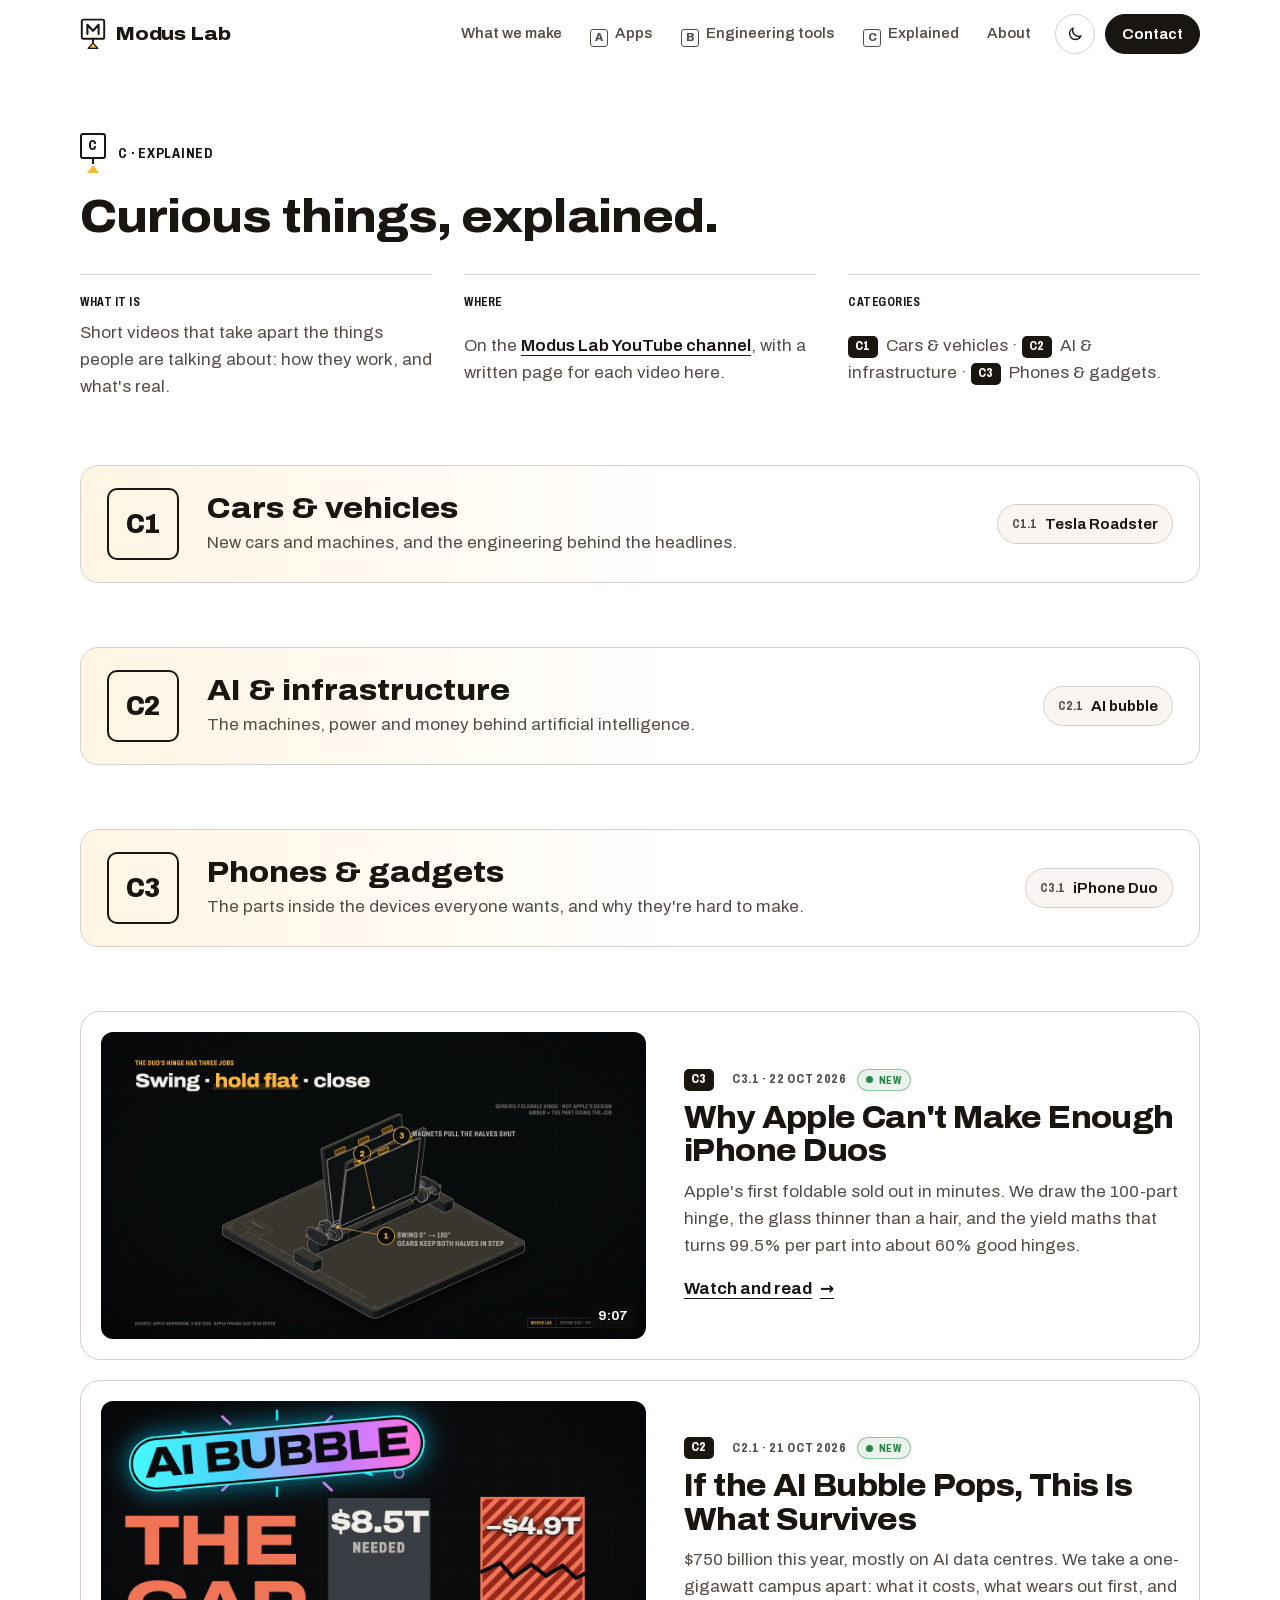
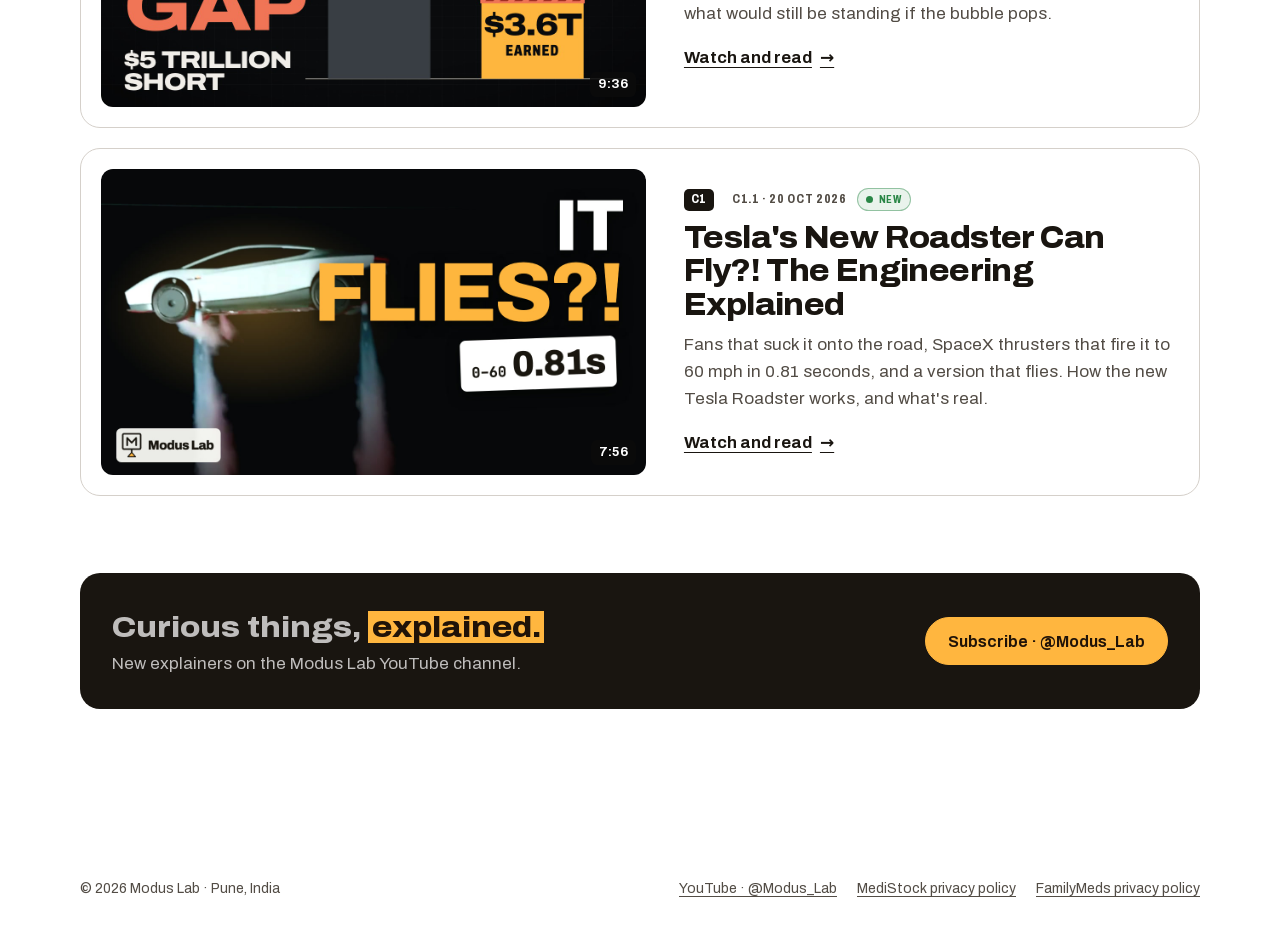
==== commit cdcce4b4: "C · Explained: AI bubble (21 Oct) and iPhone Duo (22 Oct) video pages Each card now carries its own " ====
--- a/explained/index.html
+++ b/explained/index.html
@@ -15,7 +15,7 @@
 <meta property="og:title" content="Explained · Curious things, explained · Modus Lab">
 <meta property="og:description" content="Videos and write-ups from the Modus Lab YouTube channel: the engineering and the facts behind things people are talking about.">
 <meta property="og:url" content="https://moduslab.in/explained/">
-<meta property="og:image" content="https://moduslab.in/assets/img/explained/tesla-roadster-2028.jpg">
+<meta property="og:image" content="https://moduslab.in/assets/img/explained/ai-bubble.jpg">
 <meta name="twitter:card" content="summary_large_image">
 
 <link rel="icon" href="/favicon.ico" sizes="48x48">
@@ -24,21 +24,13 @@
 <link rel="apple-touch-icon" href="/assets/img/apple-touch-icon.png">
 
 <link rel="preload" href="/assets/fonts/archivo-latin.woff2" as="font" type="font/woff2" crossorigin>
-<link rel="stylesheet" href="/assets/styles.css?v=21">
+<link rel="stylesheet" href="/assets/styles.css?v=22">
 
 <script>
   try {
     var t = localStorage.getItem('ml-theme');
     if (t === 'light' || t === 'dark') document.documentElement.dataset.theme = t;
   } catch (e) {}
-</script>
-<script>
-  // Before the video's release time, show "premieres today" instead of the player.
-  // The class is removed automatically at release, so no second deploy is needed.
-  (function () {
-    var left = Date.parse('2026-10-20T19:15:00+05:30') - Date.now(), r = document.documentElement;
-    if (left > 0) { r.classList.add('pre-release'); if (left < 864e5) setTimeout(function () { r.classList.remove('pre-release'); }, left); }
-  })();
 </script>
 <script type="application/ld+json">
 {
@@ -95,7 +87,7 @@
         <dl class="defs">
           <div><dt>What it is</dt><dd>Short videos that take apart the things people are talking about: how they work, and what's real.</dd></div>
           <div><dt>Where</dt><dd>On the <a class="textlink" href="https://www.youtube.com/@Modus_Lab">Modus Lab YouTube channel</a>, with a written page for each video here.</dd></div>
-          <div><dt>Categories</dt><dd><span class="catcode">C1</span>Cars &amp; vehicles. More to come.</dd></div>
+          <div><dt>Categories</dt><dd><span class="catcode">C1</span>Cars &amp; vehicles · <span class="catcode">C2</span>AI &amp; infrastructure · <span class="catcode">C3</span>Phones &amp; gadgets.</dd></div>
         </dl>
       </div>
     </div>
@@ -111,9 +103,59 @@
       </ul>
     </header>
 
+    <header class="cat" style="--c: var(--amber)">
+      <span class="cat__code">C2</span>
+      <div class="cat__text">
+        <h2 class="cat__name">AI &amp; infrastructure</h2>
+        <p class="cat__desc">The machines, power and money behind artificial intelligence.</p>
+      </div>
+      <ul class="cat__items" aria-label="Videos in AI and infrastructure">
+        <li><a href="/explained/ai-bubble/"><span>C2.1</span>AI bubble</a></li>
+      </ul>
+    </header>
+
+    <header class="cat" style="--c: var(--amber)">
+      <span class="cat__code">C3</span>
+      <div class="cat__text">
+        <h2 class="cat__name">Phones &amp; gadgets</h2>
+        <p class="cat__desc">The parts inside the devices everyone wants, and why they're hard to make.</p>
+      </div>
+      <ul class="cat__items" aria-label="Videos in Phones and gadgets">
+        <li><a href="/explained/iphone-duo/"><span>C3.1</span>iPhone Duo</a></li>
+      </ul>
+    </header>
+
     <ul class="xlist">
         <li>
-          <a class="xcard" href="/explained/tesla-roadster-2028/">
+          <a class="xcard" href="/explained/iphone-duo/" data-release="2026-10-22T19:15:00+05:30">
+            <span class="xcard__thumb">
+              <img src="/assets/img/explained/iphone-duo.jpg" width="1280" height="720" loading="lazy" decoding="async" alt="">
+              <span class="xcard__dur">9:07</span>
+            </span>
+            <span>
+              <span class="xcard__no"><span class="catcode">C3</span>C3.1 · 22 Oct 2026<em class="badge badge--live live-only">New</em><em class="badge badge--beta pre-only">Premieres Thu 22 Oct · 7:15 PM IST</em></span>
+              <span class="xcard__title" role="heading" aria-level="3">Why Apple Can&#x27;t Make Enough iPhone Duos</span>
+              <span class="xcard__desc">Apple&#x27;s first foldable sold out in minutes. We draw the 100-part hinge, the glass thinner than a hair, and the yield maths that turns 99.5% per part into about 60% good hinges.</span>
+              <span class="xcard__go"><span class="live-only">Watch and read</span><span class="pre-only">Read now · video at 7:15 PM</span> <span aria-hidden="true">→</span></span>
+            </span>
+          </a>
+        </li>
+        <li>
+          <a class="xcard" href="/explained/ai-bubble/" data-release="2026-10-21T19:15:00+05:30">
+            <span class="xcard__thumb">
+              <img src="/assets/img/explained/ai-bubble.jpg" width="1280" height="720" loading="lazy" decoding="async" alt="">
+              <span class="xcard__dur">9:36</span>
+            </span>
+            <span>
+              <span class="xcard__no"><span class="catcode">C2</span>C2.1 · 21 Oct 2026<em class="badge badge--live live-only">New</em><em class="badge badge--beta pre-only">Premieres Wed 21 Oct · 7:15 PM IST</em></span>
+              <span class="xcard__title" role="heading" aria-level="3">If the AI Bubble Pops, This Is What Survives</span>
+              <span class="xcard__desc">$750 billion this year, mostly on AI data centres. We take a one-gigawatt campus apart: what it costs, what wears out first, and what would still be standing if the bubble pops.</span>
+              <span class="xcard__go"><span class="live-only">Watch and read</span><span class="pre-only">Read now · video at 7:15 PM</span> <span aria-hidden="true">→</span></span>
+            </span>
+          </a>
+        </li>
+        <li>
+          <a class="xcard" href="/explained/tesla-roadster-2028/" data-release="2026-10-20T19:15:00+05:30">
             <span class="xcard__thumb">
               <img src="/assets/img/explained/tesla-roadster-2028.jpg" width="1280" height="720" loading="lazy" decoding="async" alt="">
               <span class="xcard__dur">7:56</span>
@@ -149,6 +191,13 @@
   </div>
 </footer>
 
+<script>
+  // Each [data-release] card shows its "premieres" badge until its release time, then switches to "new" by itself.
+  document.querySelectorAll('[data-release]').forEach(function (el) {
+    var left = Date.parse(el.getAttribute('data-release')) - Date.now();
+    if (left > 0) { el.classList.add('pre-release'); if (left < 864e5) setTimeout(function () { el.classList.remove('pre-release'); }, left); }
+  });
+</script>
 <script src="/assets/main.js?v=18" defer></script>
 </body>
 </html>
--- a/assets/styles.css
+++ b/assets/styles.css
@@ -1282,3 +1282,27 @@
 .player__soon-t { font-weight: 820; font-variation-settings: "wdth" 112; font-size: clamp(1.75rem, 1.2rem + 3vw, 3.25rem); line-height: 1; letter-spacing: -0.02em; }
 .player__soon .btn { --b: var(--amber); color: var(--on-amber); margin-top: 8px; }
 .player__soon-d { font-size: .875rem; color: oklch(0.9 0 0); }
+
+/* Hero tile C · Explained: a full-width strip under A and B */
+.vpanel--c {
+  grid-column: 1 / -1; min-height: 0; grid-template-rows: none;
+  grid-template-columns: minmax(0, 1fr) minmax(0, .85fr); align-items: center; gap: clamp(20px, 3vw, 48px);
+  background: color-mix(in oklab, var(--amber) 13%, var(--bg));
+  border-color: color-mix(in oklab, var(--amber) 50%, var(--line));
+}
+.vpanel__body { display: grid; gap: 20px; align-content: start; }
+.vpanel--c .vpanel__products li { background: color-mix(in oklab, var(--bg) 80%, transparent); }
+.vpanel__art--c {
+  min-height: 0; aspect-ratio: 16 / 9; border-radius: 16px; overflow: hidden; box-shadow: var(--shadow);
+  rotate: 1.5deg; transition: rotate .6s var(--ease-out), transform .6s var(--ease-out);
+}
+.vpanel__art--c img { width: 100%; height: 100%; object-fit: cover; }
+.vpanel--c:hover .vpanel__art--c { rotate: 0deg; transform: scale(1.02); }
+.vpanel__play {
+  position: absolute; left: 12px; top: 12px; display: inline-flex; align-items: center; gap: 8px;
+  height: 32px; padding: 0 12px 0 10px; border-radius: 999px; background: var(--amber); color: var(--on-amber);
+  font-size: .8125rem; font-weight: 750; font-variant-numeric: tabular-nums; box-shadow: 0 6px 18px oklch(0 0 0 / .3);
+}
+.vpanel__play::before { content: ""; border-block: 6px solid transparent; border-left: 10px solid currentColor; }
+.vpanel__play::after { content: "7:56"; }
+@media (max-width: 900px) { .vpanel--c { grid-template-columns: 1fr; } }
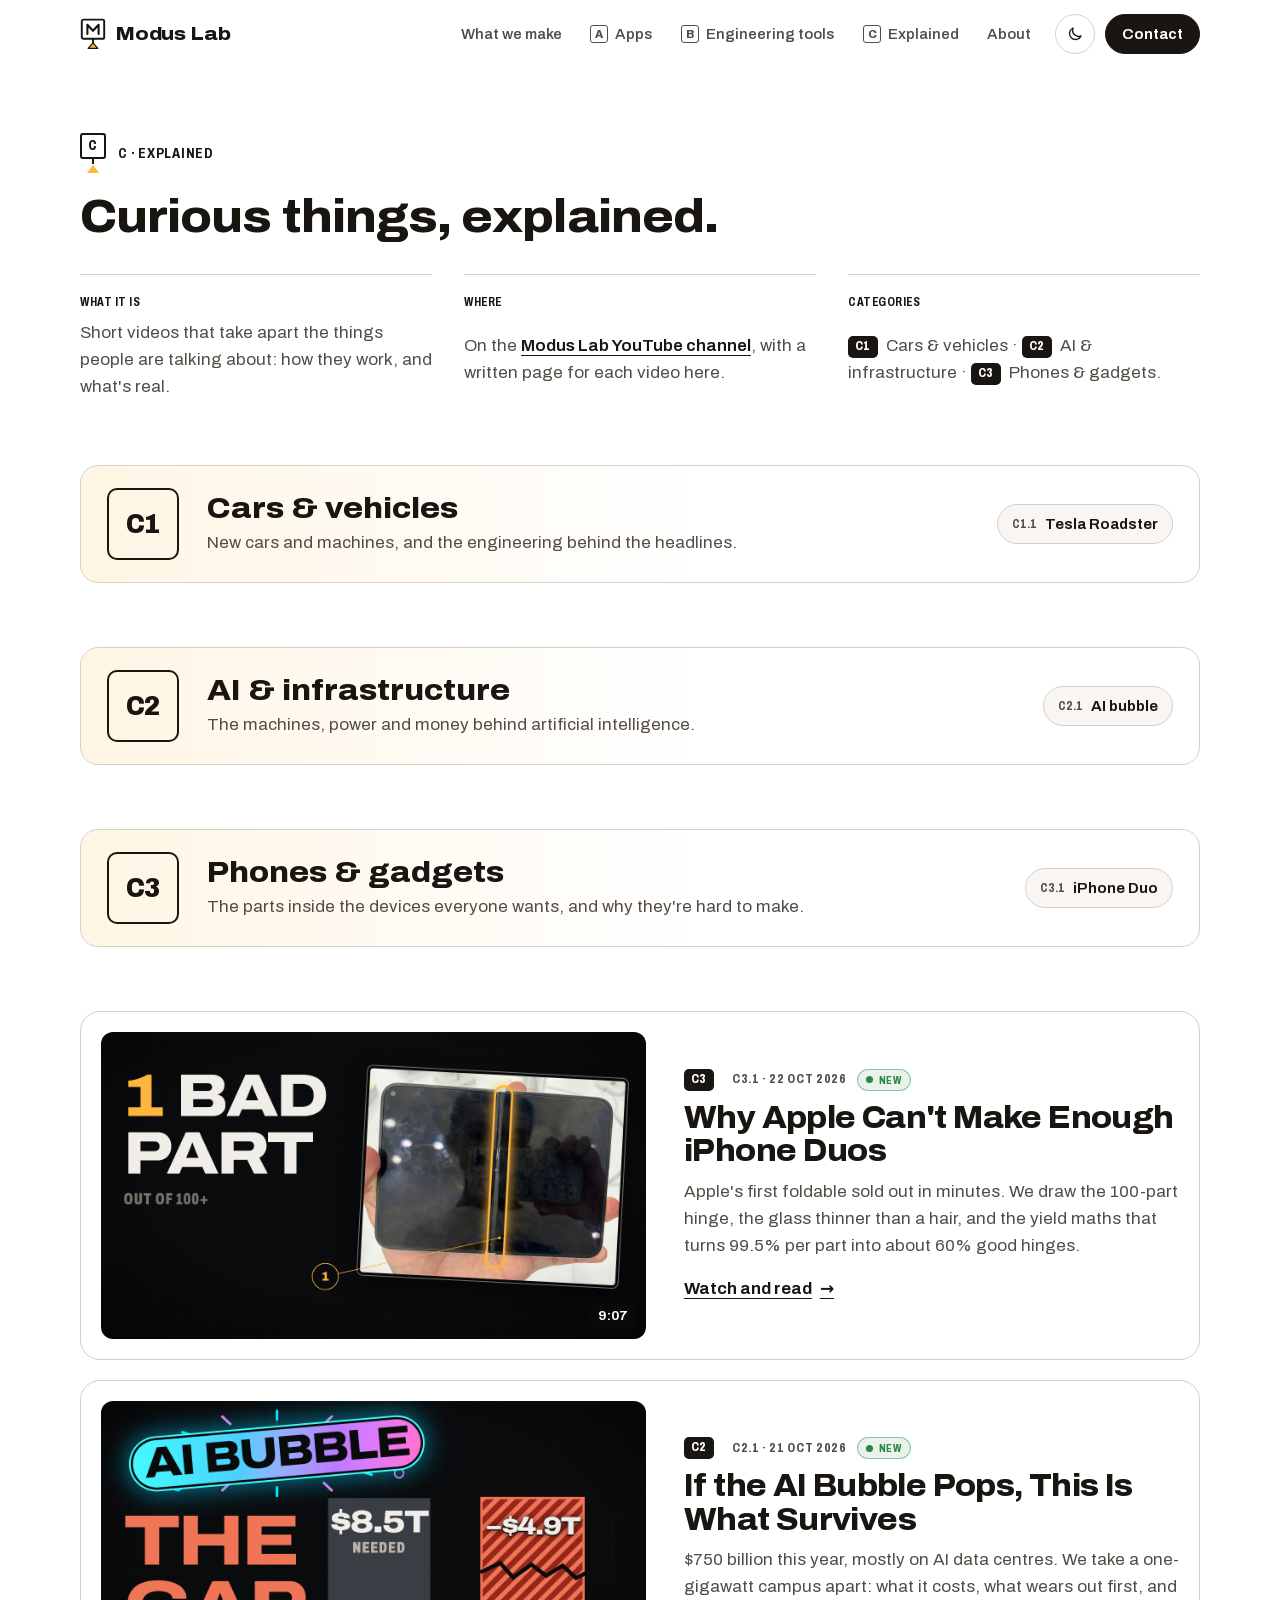
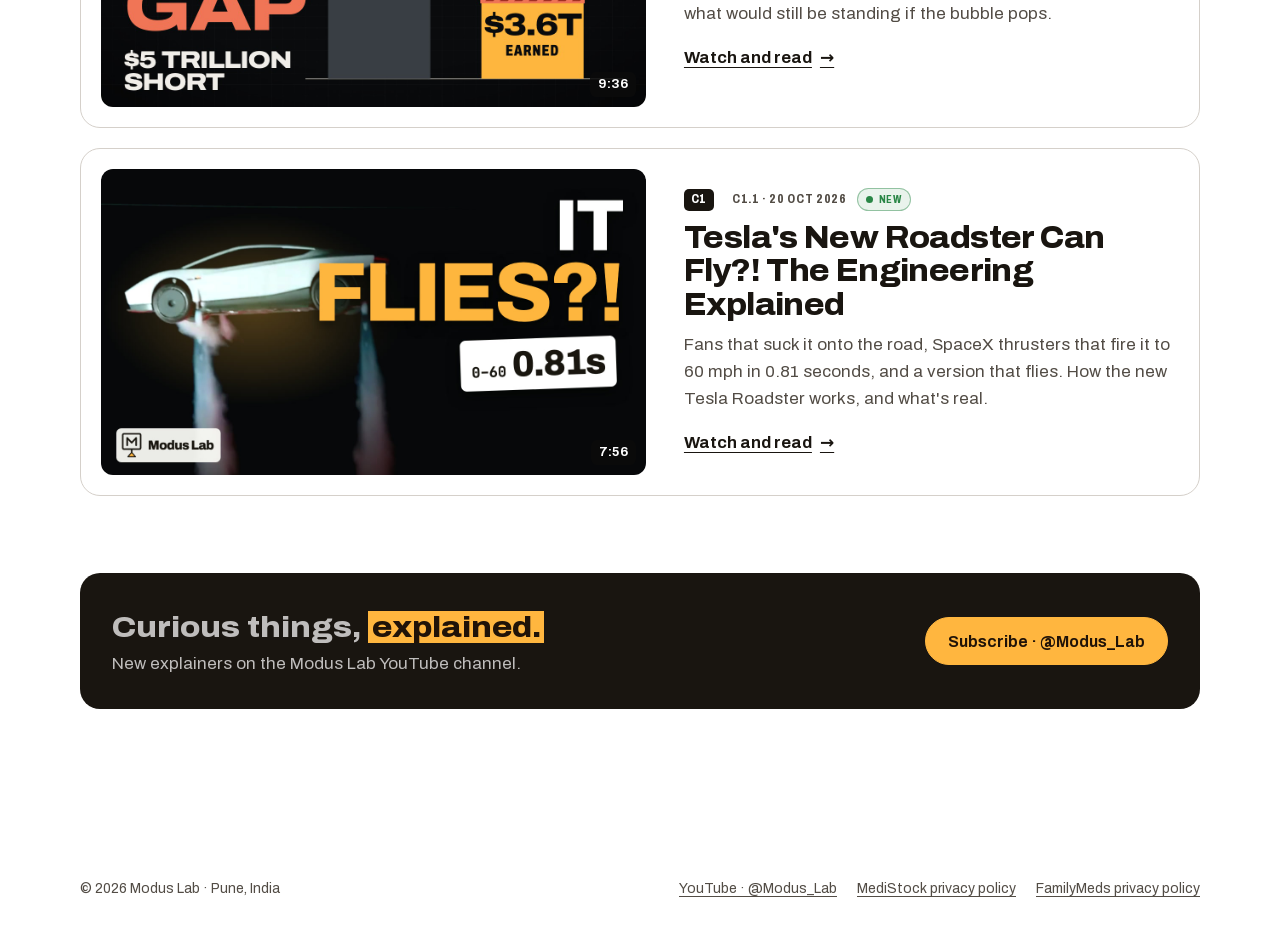
==== commit d6d1a22a: "Explained pages: key facts beside the title, video flush with the text; nav tags centred - Video pag" ====
--- a/explained/index.html
+++ b/explained/index.html
@@ -24,7 +24,7 @@
 <link rel="apple-touch-icon" href="/assets/img/apple-touch-icon.png">
 
 <link rel="preload" href="/assets/fonts/archivo-latin.woff2" as="font" type="font/woff2" crossorigin>
-<link rel="stylesheet" href="/assets/styles.css?v=22">
+<link rel="stylesheet" href="/assets/styles.css?v=23">
 
 <script>
   try {
--- a/assets/styles.css
+++ b/assets/styles.css
@@ -189,6 +189,7 @@
 
 .nav { display: flex; gap: 28px; }
 .nav a {
+  display: inline-flex; align-items: center;
   text-decoration: none; font-weight: 550; font-size: .9375rem; color: var(--ink-2);
   padding: 8px 0; position: relative; transition: color .2s;
 }
@@ -1192,11 +1193,23 @@
 .crumbs li + li::before { content: "/"; margin-right: 8px; color: var(--line-strong); }
 .crumbs a { text-decoration: none; }
 .crumbs a:hover { color: var(--ink); text-decoration: underline; text-underline-offset: 3px; }
-.xpage__head { margin-top: 20px; max-width: 52rem; }
+.xpage__head { grid-area: head; max-width: 52rem; }
 .xpage__title { margin-top: 14px; font-weight: 820; font-variation-settings: "wdth" 112; font-size: clamp(2rem, 1.3rem + 3vw, 3.75rem); line-height: 1.02; letter-spacing: -0.03em; }
 .xpage__lede { margin-top: 18px; font-size: 1.1875rem; color: var(--ink-2); max-width: 44em; }
-.xpage__body { display: grid; grid-template-columns: minmax(0, 1fr) minmax(260px, 340px); gap: clamp(32px, 5vw, 72px); align-items: start; margin-top: clamp(36px, 5vw, 64px); }
-@media (max-width: 900px) { .xpage__body { grid-template-columns: 1fr; } }
+/* Desktop: title, video and write-up on the left; key facts run down the right from the title line.
+   Phone: title, video, key facts, then the write-up. */
+.xpage__body {
+  display: grid; grid-template-columns: minmax(0, 1fr) minmax(260px, 340px); column-gap: clamp(32px, 5vw, 72px);
+  grid-template-areas: "head facts" "video facts" "main facts"; grid-template-rows: auto auto 1fr;
+  align-items: start; margin-top: 20px;
+}
+.xpage__video { grid-area: video; margin: clamp(28px, 4vw, 44px) 0 0; min-width: 0; }
+.xpage__facts { grid-area: facts; }
+.xpage__main { grid-area: main; min-width: 0; }
+@media (max-width: 900px) {
+  .xpage__body { grid-template-columns: minmax(0, 1fr); grid-template-areas: "head" "video" "facts" "main"; grid-template-rows: none; }
+  .xpage__facts { margin-top: 40px; }
+}
 .xsection { margin-top: clamp(48px, 6vw, 80px); }
 .xsection__title { font-weight: 800; font-variation-settings: "wdth" 110; font-size: clamp(1.5rem, 1.2rem + 1.2vw, 2.125rem); line-height: 1.1; letter-spacing: -0.02em; }
 .prose { margin-top: 16px; color: var(--ink-2); max-width: 42em; }
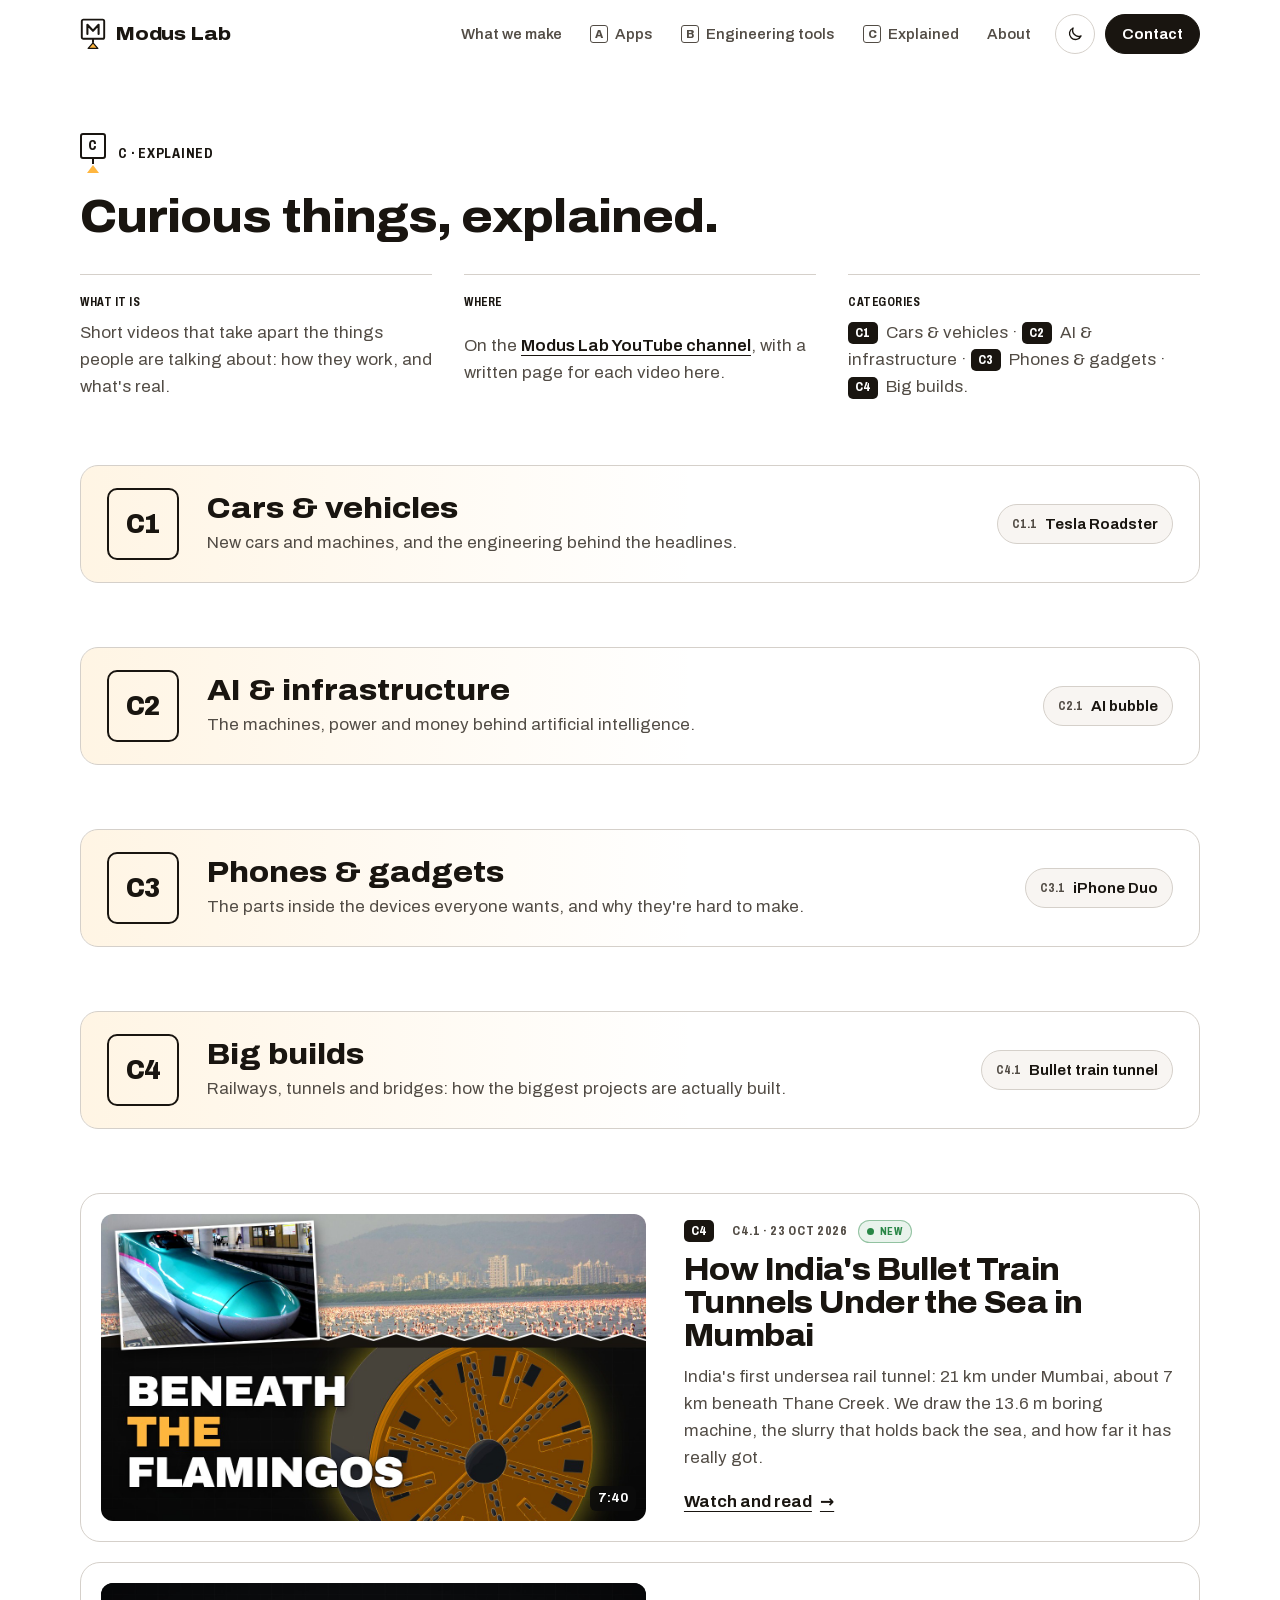
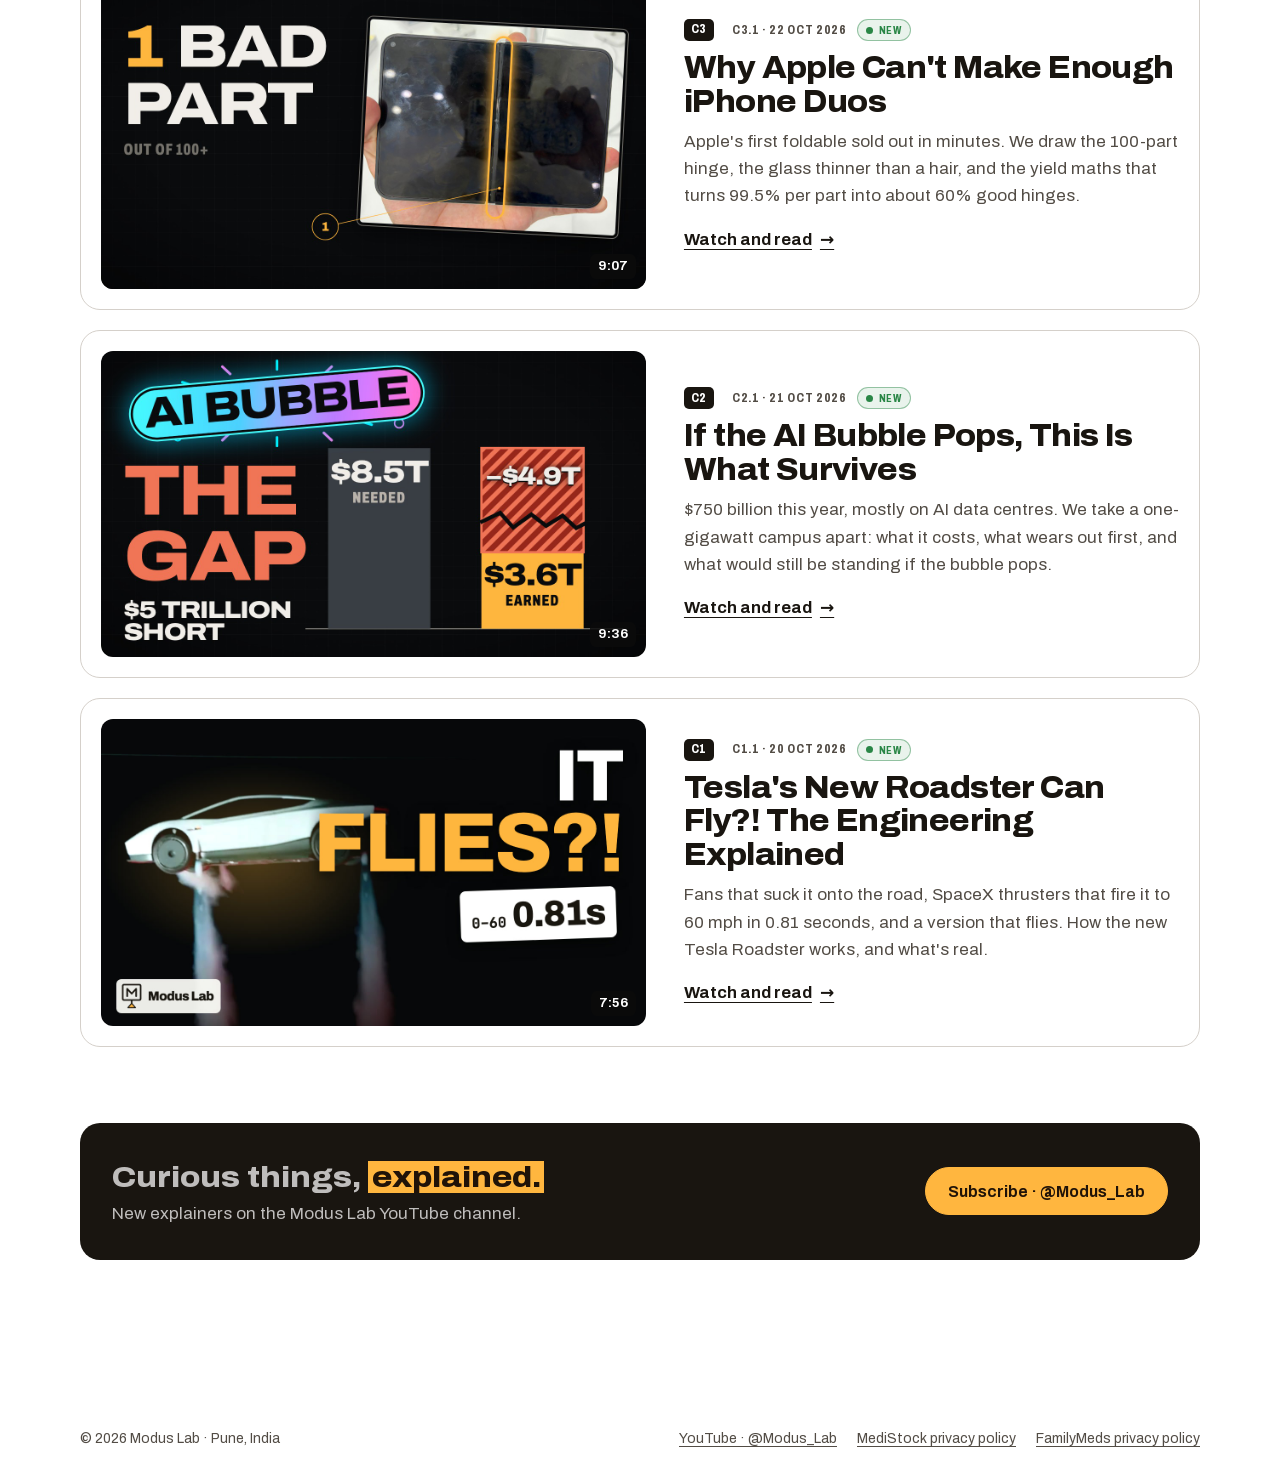
==== commit c5b9f745: "C4 · Explained: bullet-train undersea tunnel page (23 Oct); iPhone Duo player live - New page /expla" ====
--- a/explained/index.html
+++ b/explained/index.html
@@ -15,7 +15,7 @@
 <meta property="og:title" content="Explained · Curious things, explained · Modus Lab">
 <meta property="og:description" content="Videos and write-ups from the Modus Lab YouTube channel: the engineering and the facts behind things people are talking about.">
 <meta property="og:url" content="https://moduslab.in/explained/">
-<meta property="og:image" content="https://moduslab.in/assets/img/explained/ai-bubble.jpg">
+<meta property="og:image" content="https://moduslab.in/assets/img/explained/bullet-train-tunnel.jpg">
 <meta name="twitter:card" content="summary_large_image">
 
 <link rel="icon" href="/favicon.ico" sizes="48x48">
@@ -87,7 +87,7 @@
         <dl class="defs">
           <div><dt>What it is</dt><dd>Short videos that take apart the things people are talking about: how they work, and what's real.</dd></div>
           <div><dt>Where</dt><dd>On the <a class="textlink" href="https://www.youtube.com/@Modus_Lab">Modus Lab YouTube channel</a>, with a written page for each video here.</dd></div>
-          <div><dt>Categories</dt><dd><span class="catcode">C1</span>Cars &amp; vehicles · <span class="catcode">C2</span>AI &amp; infrastructure · <span class="catcode">C3</span>Phones &amp; gadgets.</dd></div>
+          <div><dt>Categories</dt><dd><span class="catcode">C1</span>Cars &amp; vehicles · <span class="catcode">C2</span>AI &amp; infrastructure · <span class="catcode">C3</span>Phones &amp; gadgets · <span class="catcode">C4</span>Big builds.</dd></div>
         </dl>
       </div>
     </div>
@@ -125,7 +125,32 @@
       </ul>
     </header>
 
+    <header class="cat" style="--c: var(--amber)">
+      <span class="cat__code">C4</span>
+      <div class="cat__text">
+        <h2 class="cat__name">Big builds</h2>
+        <p class="cat__desc">Railways, tunnels and bridges: how the biggest projects are actually built.</p>
+      </div>
+      <ul class="cat__items" aria-label="Videos in Big builds">
+        <li><a href="/explained/bullet-train-tunnel/"><span>C4.1</span>Bullet train tunnel</a></li>
+      </ul>
+    </header>
+
     <ul class="xlist">
+        <li>
+          <a class="xcard" href="/explained/bullet-train-tunnel/" data-release="2026-10-23T19:15:00+05:30">
+            <span class="xcard__thumb">
+              <img src="/assets/img/explained/bullet-train-tunnel.jpg" width="1280" height="720" loading="lazy" decoding="async" alt="">
+              <span class="xcard__dur">7:40</span>
+            </span>
+            <span>
+              <span class="xcard__no"><span class="catcode">C4</span>C4.1 · 23 Oct 2026<em class="badge badge--live live-only">New</em><em class="badge badge--beta pre-only">Premieres today · 7:15 PM IST</em></span>
+              <span class="xcard__title" role="heading" aria-level="3">How India&#x27;s Bullet Train Tunnels Under the Sea in Mumbai</span>
+              <span class="xcard__desc">India&#x27;s first undersea rail tunnel: 21 km under Mumbai, about 7 km beneath Thane Creek. We draw the 13.6 m boring machine, the slurry that holds back the sea, and how far it has really got.</span>
+              <span class="xcard__go"><span class="live-only">Watch and read</span><span class="pre-only">Read now · video at 7:15 PM</span> <span aria-hidden="true">→</span></span>
+            </span>
+          </a>
+        </li>
         <li>
           <a class="xcard" href="/explained/iphone-duo/" data-release="2026-10-22T19:15:00+05:30">
             <span class="xcard__thumb">
